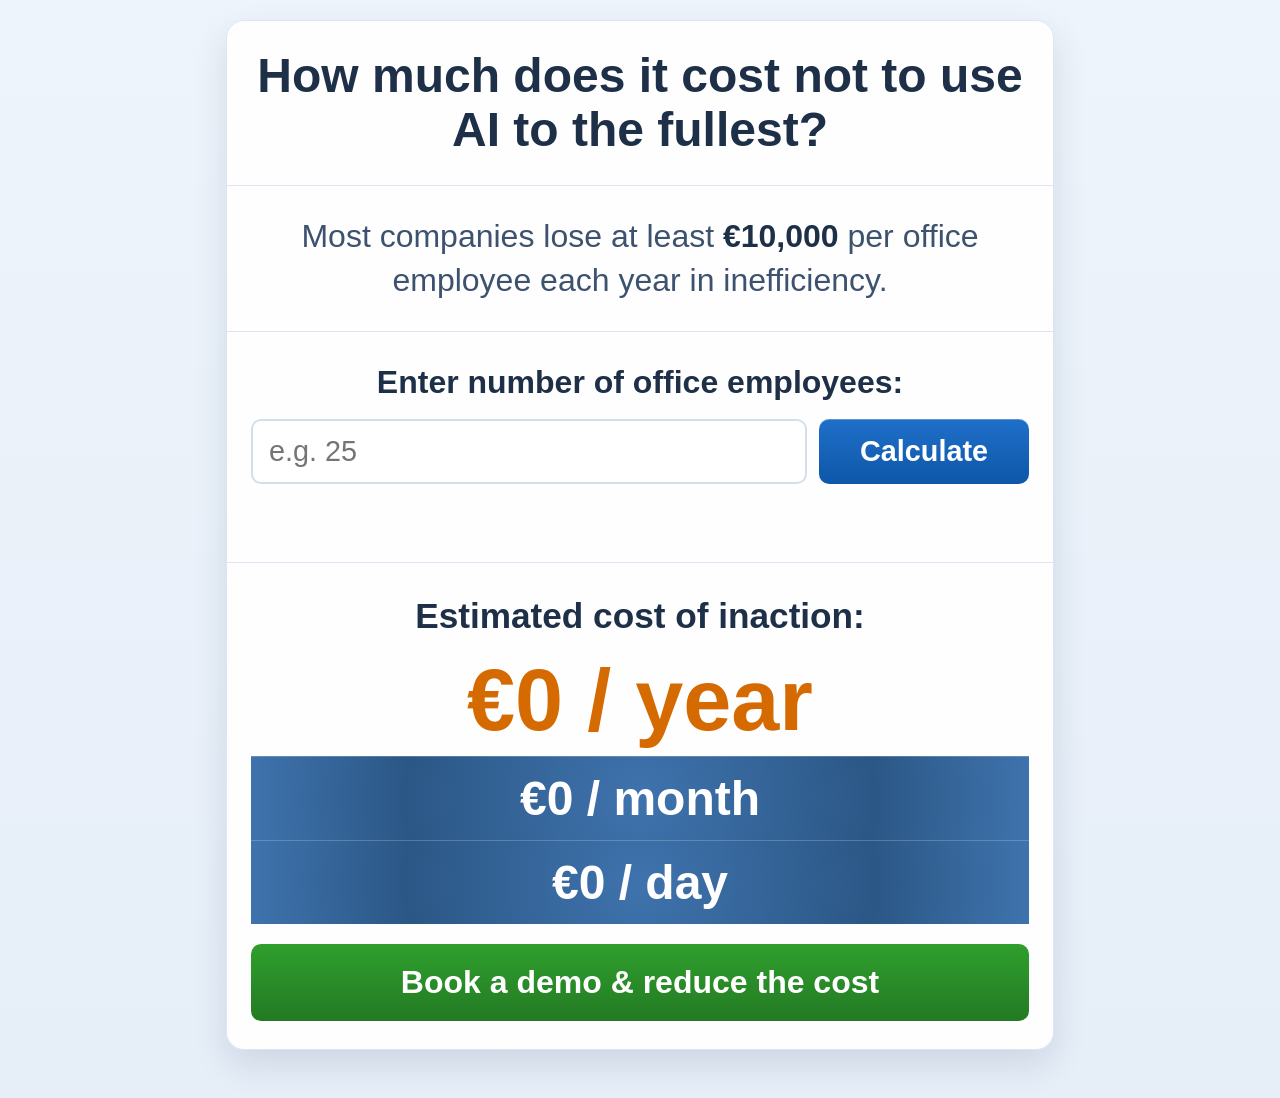
==== en/index.html @ 5d3e48d4 "Create responsive AI cost landing page in Swedish and English" ====
<!doctype html>
<html lang="en">
<head>
  <meta charset="utf-8" />
  <meta name="viewport" content="width=device-width, initial-scale=1" />
  <title>How much does it cost not to use AI to the fullest? | Superintelligent</title>
  <meta name="description" content="Estimate your yearly, monthly and daily cost of not fully using AI across your organization." />
  <link rel="canonical" href="https://superintelligent.se/en/" />
  <link rel="alternate" hreflang="sv" href="https://superintelligent.se/" />
  <link rel="alternate" hreflang="en" href="https://superintelligent.se/en/" />
  <link rel="alternate" hreflang="x-default" href="https://superintelligent.se/" />
  <style>
    :root {
      --bg: linear-gradient(180deg, #eef4fb 0%, #e6eef8 100%);
      --card: #ffffff;
      --text: #1e3048;
      --muted: #3d526e;
      --line: #dce5f2;
      --primary: #1f6fc9;
      --primary-dark: #0e57a9;
      --accent: #d56a00;
      --success: #2f9f2d;
      --success-dark: #237a23;
      --shadow: 0 14px 34px rgba(15, 41, 76, 0.12);
      --radius: 18px;
    }

    * { box-sizing: border-box; }

    body {
      margin: 0;
      min-height: 100vh;
      font-family: "Inter", "Segoe UI", Arial, sans-serif;
      background: var(--bg);
      color: var(--text);
      line-height: 1.4;
    }

    .wrap {
      max-width: 860px;
      margin: 0 auto;
      padding: 20px 16px 48px;
    }

    .calculator {
      background: rgba(255, 255, 255, 0.95);
      border: 1px solid var(--line);
      border-radius: var(--radius);
      box-shadow: var(--shadow);
      overflow: hidden;
    }

    .block {
      padding: 28px 24px;
      border-top: 1px solid var(--line);
    }

    .block:first-child {
      border-top: 0;
    }

    h1 {
      margin: 0;
      font-size: clamp(1.8rem, 5vw, 3rem);
      line-height: 1.12;
      text-align: center;
    }

    .lead {
      margin: 0;
      text-align: center;
      font-size: clamp(1.05rem, 2.6vw, 2rem);
      color: var(--muted);
    }

    .lead strong {
      color: var(--text);
    }

    label {
      display: block;
      font-size: clamp(1.25rem, 2.5vw, 2rem);
      font-weight: 700;
      margin-bottom: 14px;
      text-align: center;
    }

    .input-row {
      display: grid;
      grid-template-columns: 1fr auto;
      gap: 12px;
    }

    input {
      width: 100%;
      border: 2px solid #d4deea;
      border-radius: 10px;
      padding: 14px 16px;
      font-size: 1.8rem;
      color: var(--text);
    }

    button {
      border: 0;
      border-radius: 10px;
      padding: 14px 26px;
      font-size: 1.8rem;
      font-weight: 700;
      color: #fff;
      cursor: pointer;
      transition: transform 0.15s ease, filter 0.15s ease;
    }

    #calculateBtn {
      background: linear-gradient(180deg, var(--primary) 0%, var(--primary-dark) 100%);
      box-shadow: inset 0 1px 0 rgba(255, 255, 255, 0.28);
      min-width: 210px;
    }

    .result-title {
      margin: 0 0 12px;
      text-align: center;
      font-size: clamp(1.45rem, 3vw, 2.2rem);
      font-weight: 800;
    }

    .yearly {
      text-align: center;
      color: var(--accent);
      font-size: clamp(2.1rem, 8vw, 5.4rem);
      font-weight: 900;
      margin-bottom: 8px;
      line-height: 1.1;
    }

    .sub-result {
      text-align: center;
      color: #fff;
      font-size: clamp(1.45rem, 4.5vw, 3rem);
      font-weight: 800;
      padding: 8px 12px;
      background: radial-gradient(circle at center, #3f73ad 0%, #2b5786 60%, #3f73ad 100%);
      border-top: 1px solid rgba(255, 255, 255, 0.2);
    }

    .error {
      margin-top: 10px;
      text-align: center;
      color: #b42318;
      font-size: 1.1rem;
      font-weight: 600;
      min-height: 1.3em;
    }

    .cta-wrap {
      padding-top: 20px;
      text-align: center;
    }

    .cta {
      width: 100%;
      background: linear-gradient(180deg, var(--success) 0%, var(--success-dark) 100%);
      font-size: clamp(1.1rem, 2.9vw, 2rem);
      padding: 16px;
      text-decoration: none;
      display: inline-block;
      color: #fff;
      font-weight: 800;
      border-radius: 10px;
    }

    button:hover,
    .cta:hover {
      filter: brightness(1.05);
      transform: translateY(-1px);
    }

    @media (max-width: 700px) {
      .block { padding: 22px 16px; }
      .input-row { grid-template-columns: 1fr; }
      #calculateBtn { min-width: 0; width: 100%; }
      input, button { font-size: 1.5rem; }
    }
  </style>
</head>
<body>
  <main class="wrap">
    <section class="calculator">
      <div class="block">
        <h1>How much does it cost not to use AI to the fullest?</h1>
      </div>

      <div class="block">
        <p class="lead">Most companies lose at least <strong>€10,000</strong> per office employee each year in inefficiency.</p>
      </div>

      <div class="block">
        <label for="employees">Enter number of office employees:</label>
        <div class="input-row">
          <input id="employees" type="number" min="1" step="1" inputmode="numeric" placeholder="e.g. 25" />
          <button id="calculateBtn" type="button">Calculate</button>
        </div>
        <p id="error" class="error" aria-live="polite"></p>
      </div>

      <div class="block">
        <h2 class="result-title">Estimated cost of inaction:</h2>
        <div id="yearly" class="yearly">€0 / year</div>
        <div id="monthly" class="sub-result">€0 / month</div>
        <div id="daily" class="sub-result">€0 / day</div>

        <div class="cta-wrap">
          <a class="cta" href="#demo">Book a demo &amp; reduce the cost</a>
        </div>
      </div>
    </section>
  </main>

  <script>
    const COST_PER_EMPLOYEE_SEK = 100000;
    const SEK_PER_EUR = 10;
    const employeesInput = document.getElementById("employees");
    const calculateBtn = document.getElementById("calculateBtn");
    const yearlyEl = document.getElementById("yearly");
    const monthlyEl = document.getElementById("monthly");
    const dailyEl = document.getElementById("daily");
    const errorEl = document.getElementById("error");

    function formatCurrency(value) {
      return new Intl.NumberFormat("en-US", {
        style: "currency",
        currency: "EUR",
        maximumFractionDigits: 0
      }).format(value);
    }

    function calculate() {
      const rawValue = employeesInput.value.trim();
      const employees = Number(rawValue);

      if (!rawValue) {
        errorEl.textContent = "Add your employee count and see how much growth is currently left on the table.";
        return;
      }

      if (!Number.isFinite(employees) || employees <= 0) {
        errorEl.textContent = "Use a number above 0 — every day without the right AI setup increases the opportunity cost.";
        return;
      }

      errorEl.textContent = "";

      const yearlySEK = employees * COST_PER_EMPLOYEE_SEK;
      const monthlySEK = yearlySEK / 12;
      const dailySEK = yearlySEK / 365;

      const yearlyEUR = yearlySEK / SEK_PER_EUR;
      const monthlyEUR = monthlySEK / SEK_PER_EUR;
      const dailyEUR = dailySEK / SEK_PER_EUR;

      yearlyEl.textContent = `${formatCurrency(yearlyEUR)} / year`;
      monthlyEl.textContent = `${formatCurrency(monthlyEUR)} / month`;
      dailyEl.textContent = `${formatCurrency(dailyEUR)} / day`;
    }

    calculateBtn.addEventListener("click", calculate);
    employeesInput.addEventListener("keydown", (event) => {
      if (event.key === "Enter") {
        calculate();
      }
    });
  </script>
</body>
</html>
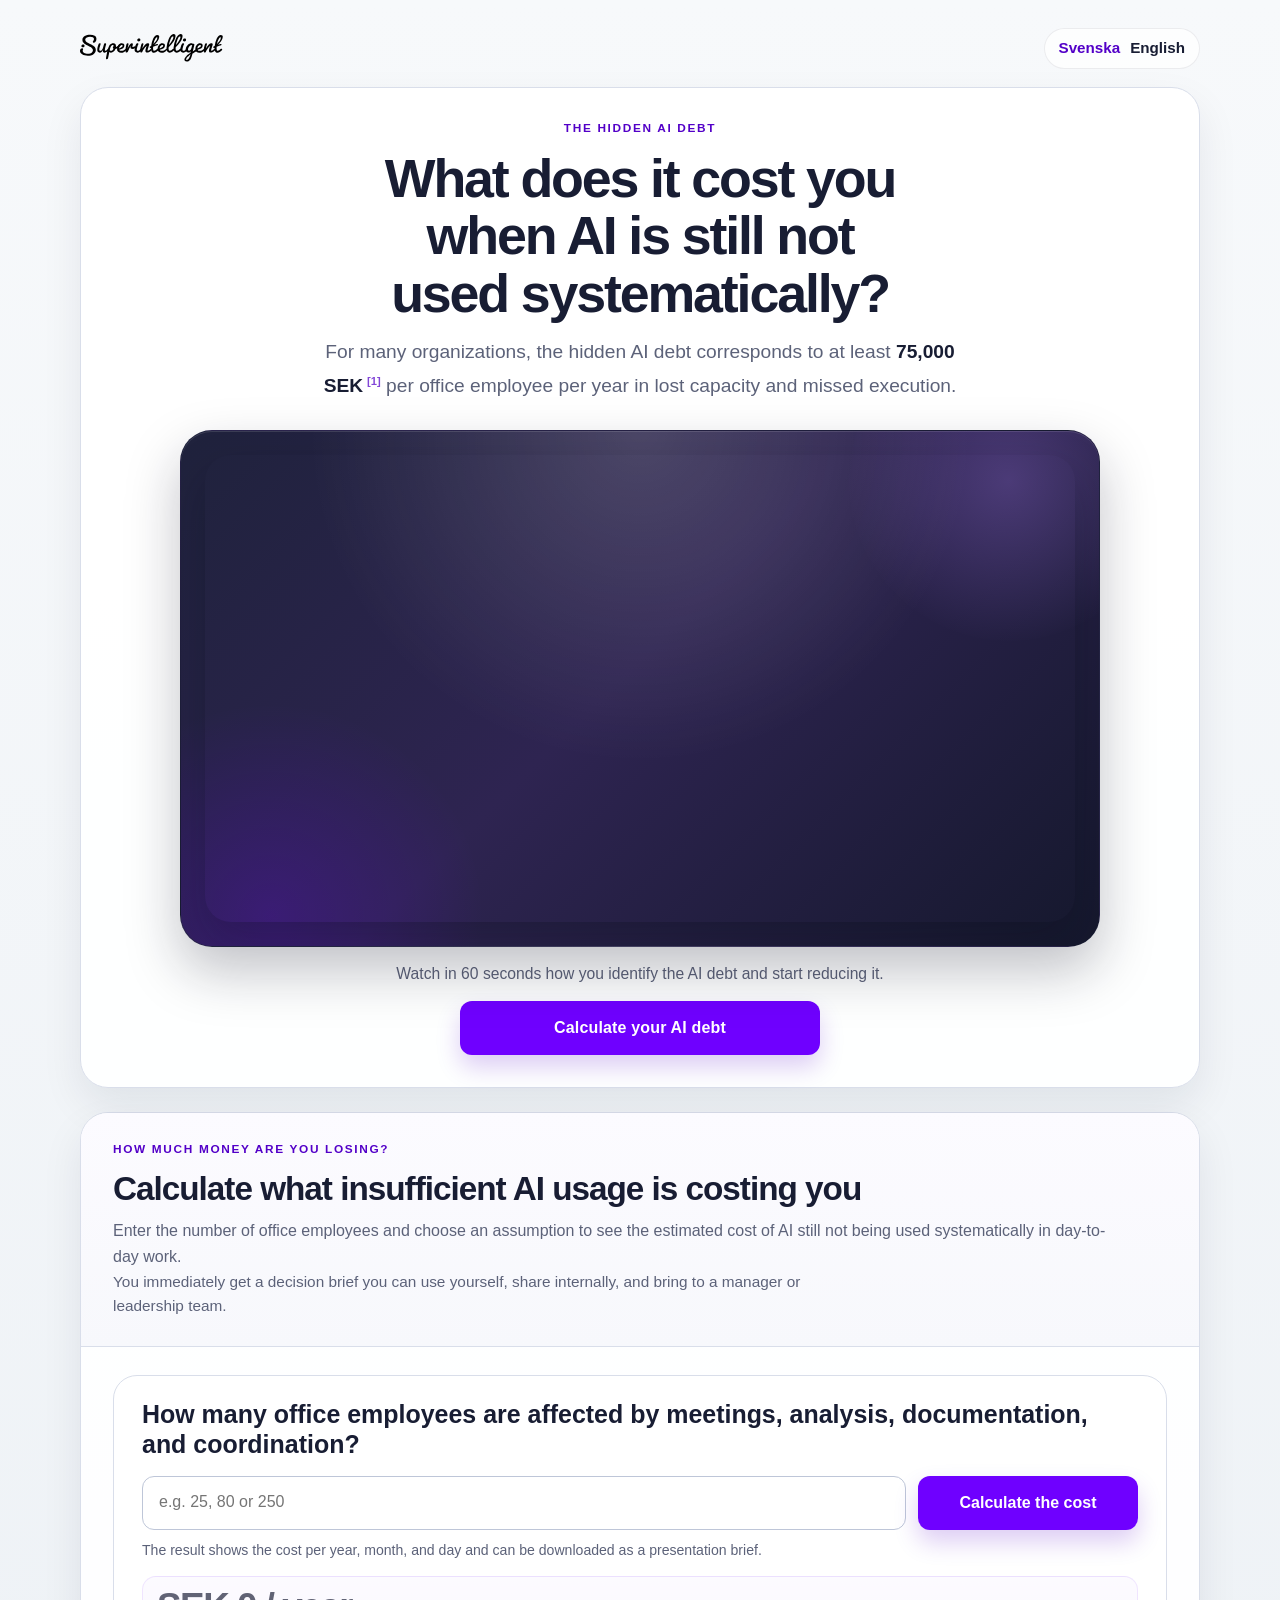
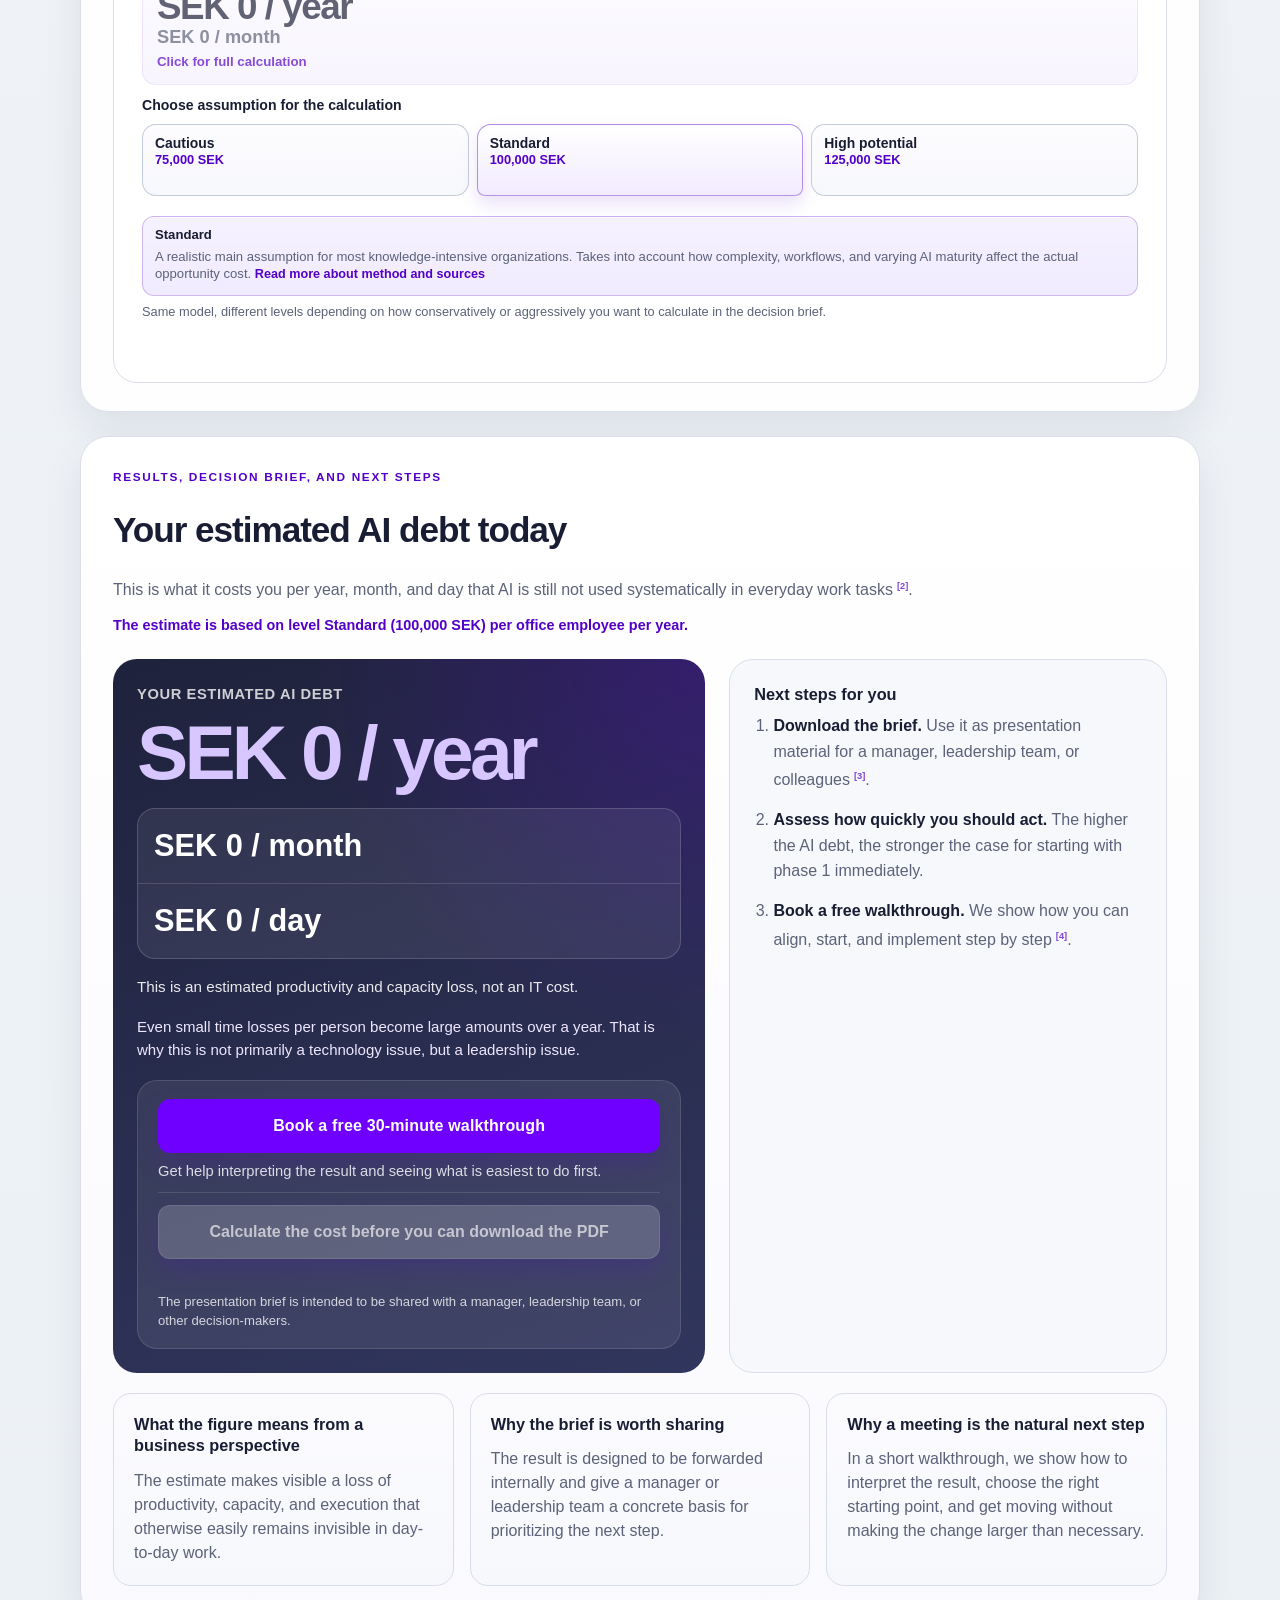
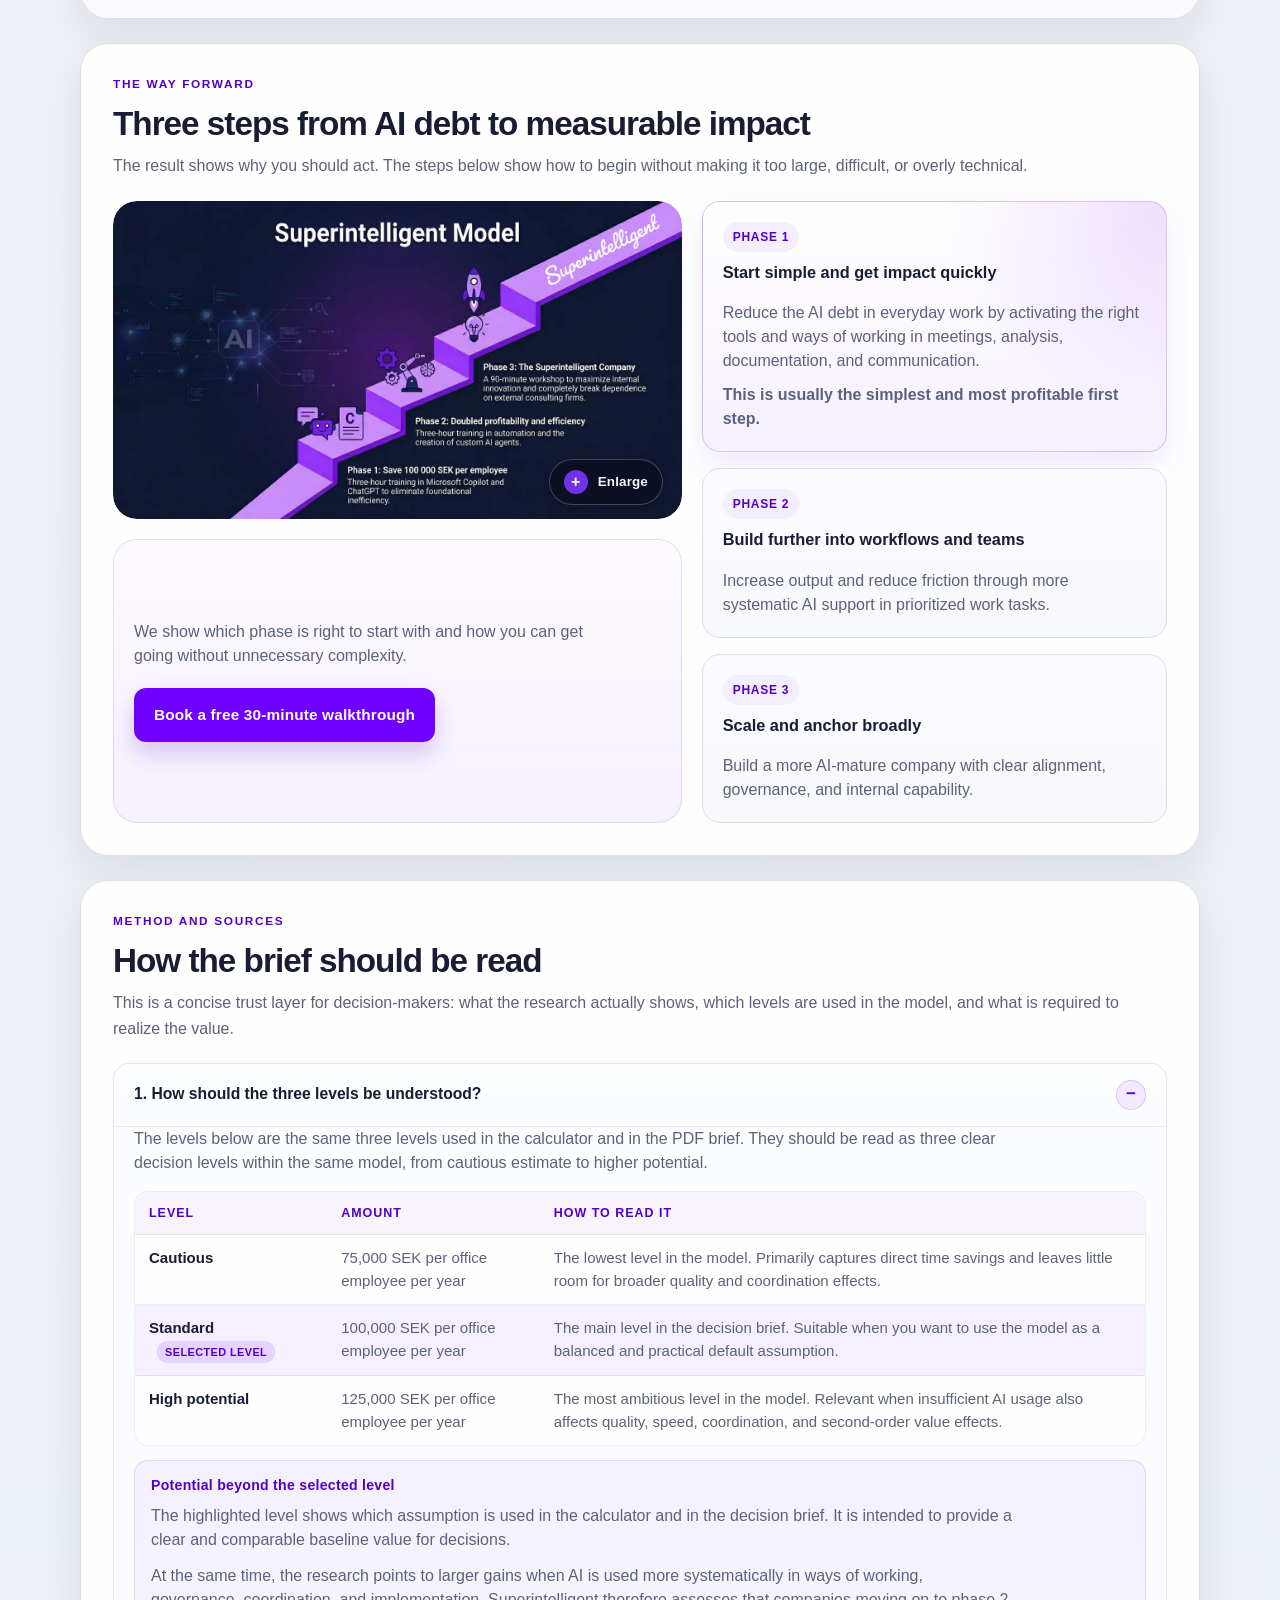
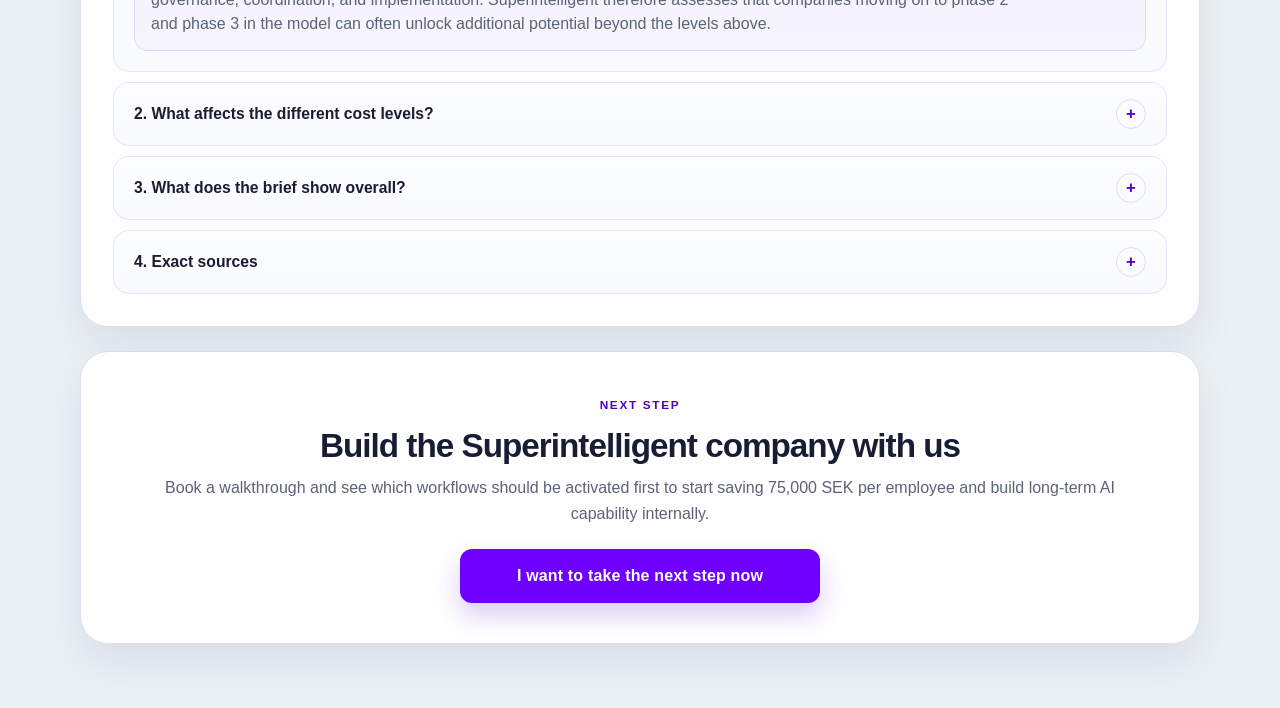
==== commit 3cb51703: "Import latest ROI calculator version" ====
--- a/en/index.html
+++ b/en/index.html
@@ -2,273 +2,259 @@
 <html lang="en">
 <head>
   <meta charset="utf-8" />
-  <meta name="viewport" content="width=device-width, initial-scale=1" />
-  <title>How much does it cost not to use AI to the fullest? | Superintelligent</title>
-  <meta name="description" content="Estimate your yearly, monthly and daily cost of not fully using AI across your organization." />
-  <link rel="canonical" href="https://superintelligent.se/en/" />
-  <link rel="alternate" hreflang="sv" href="https://superintelligent.se/" />
-  <link rel="alternate" hreflang="en" href="https://superintelligent.se/en/" />
-  <link rel="alternate" hreflang="x-default" href="https://superintelligent.se/" />
-  <style>
-    :root {
-      --bg: linear-gradient(180deg, #eef4fb 0%, #e6eef8 100%);
-      --card: #ffffff;
-      --text: #1e3048;
-      --muted: #3d526e;
-      --line: #dce5f2;
-      --primary: #1f6fc9;
-      --primary-dark: #0e57a9;
-      --accent: #d56a00;
-      --success: #2f9f2d;
-      --success-dark: #237a23;
-      --shadow: 0 14px 34px rgba(15, 41, 76, 0.12);
-      --radius: 18px;
-    }
-
-    * { box-sizing: border-box; }
-
-    body {
-      margin: 0;
-      min-height: 100vh;
-      font-family: "Inter", "Segoe UI", Arial, sans-serif;
-      background: var(--bg);
-      color: var(--text);
-      line-height: 1.4;
-    }
-
-    .wrap {
-      max-width: 860px;
-      margin: 0 auto;
-      padding: 20px 16px 48px;
-    }
-
-    .calculator {
-      background: rgba(255, 255, 255, 0.95);
-      border: 1px solid var(--line);
-      border-radius: var(--radius);
-      box-shadow: var(--shadow);
-      overflow: hidden;
-    }
-
-    .block {
-      padding: 28px 24px;
-      border-top: 1px solid var(--line);
-    }
-
-    .block:first-child {
-      border-top: 0;
-    }
-
-    h1 {
-      margin: 0;
-      font-size: clamp(1.8rem, 5vw, 3rem);
-      line-height: 1.12;
-      text-align: center;
-    }
-
-    .lead {
-      margin: 0;
-      text-align: center;
-      font-size: clamp(1.05rem, 2.6vw, 2rem);
-      color: var(--muted);
-    }
-
-    .lead strong {
-      color: var(--text);
-    }
-
-    label {
-      display: block;
-      font-size: clamp(1.25rem, 2.5vw, 2rem);
-      font-weight: 700;
-      margin-bottom: 14px;
-      text-align: center;
-    }
-
-    .input-row {
-      display: grid;
-      grid-template-columns: 1fr auto;
-      gap: 12px;
-    }
-
-    input {
-      width: 100%;
-      border: 2px solid #d4deea;
-      border-radius: 10px;
-      padding: 14px 16px;
-      font-size: 1.8rem;
-      color: var(--text);
-    }
-
-    button {
-      border: 0;
-      border-radius: 10px;
-      padding: 14px 26px;
-      font-size: 1.8rem;
-      font-weight: 700;
-      color: #fff;
-      cursor: pointer;
-      transition: transform 0.15s ease, filter 0.15s ease;
-    }
-
-    #calculateBtn {
-      background: linear-gradient(180deg, var(--primary) 0%, var(--primary-dark) 100%);
-      box-shadow: inset 0 1px 0 rgba(255, 255, 255, 0.28);
-      min-width: 210px;
-    }
-
-    .result-title {
-      margin: 0 0 12px;
-      text-align: center;
-      font-size: clamp(1.45rem, 3vw, 2.2rem);
-      font-weight: 800;
-    }
-
-    .yearly {
-      text-align: center;
-      color: var(--accent);
-      font-size: clamp(2.1rem, 8vw, 5.4rem);
-      font-weight: 900;
-      margin-bottom: 8px;
-      line-height: 1.1;
-    }
-
-    .sub-result {
-      text-align: center;
-      color: #fff;
-      font-size: clamp(1.45rem, 4.5vw, 3rem);
-      font-weight: 800;
-      padding: 8px 12px;
-      background: radial-gradient(circle at center, #3f73ad 0%, #2b5786 60%, #3f73ad 100%);
-      border-top: 1px solid rgba(255, 255, 255, 0.2);
-    }
-
-    .error {
-      margin-top: 10px;
-      text-align: center;
-      color: #b42318;
-      font-size: 1.1rem;
-      font-weight: 600;
-      min-height: 1.3em;
-    }
-
-    .cta-wrap {
-      padding-top: 20px;
-      text-align: center;
-    }
-
-    .cta {
-      width: 100%;
-      background: linear-gradient(180deg, var(--success) 0%, var(--success-dark) 100%);
-      font-size: clamp(1.1rem, 2.9vw, 2rem);
-      padding: 16px;
-      text-decoration: none;
-      display: inline-block;
-      color: #fff;
-      font-weight: 800;
-      border-radius: 10px;
-    }
-
-    button:hover,
-    .cta:hover {
-      filter: brightness(1.05);
-      transform: translateY(-1px);
-    }
-
-    @media (max-width: 700px) {
-      .block { padding: 22px 16px; }
-      .input-row { grid-template-columns: 1fr; }
-      #calculateBtn { min-width: 0; width: 100%; }
-      input, button { font-size: 1.5rem; }
-    }
-  </style>
+  <meta name="viewport" content="width=device-width,initial-scale=1" />
+  <title>AI Cost Calculator | What does it cost when AI is not used systematically?</title>
+  <meta name="description" content="Calculate what it costs your company not to use Microsoft Copilot and ChatGPT to their full potential." />
+  <script src="/urls.js"></script>
+  <link rel="canonical" id="canonical-link" href="" />
+  <link rel="alternate" id="alternate-sv" hreflang="sv" href="" />
+  <link rel="alternate" id="alternate-en" hreflang="en" href="" />
+  <link rel="alternate" id="alternate-default" hreflang="x-default" href="" />
+  <link rel="icon" href="/favicon.svg" type="image/svg+xml" />
+  <link rel="icon" href="/favicon-16x16.png" sizes="16x16" type="image/png" />
+  <link rel="icon" href="/favicon-32x32.png" sizes="32x32" type="image/png" />
+  <link rel="apple-touch-icon" href="/apple-touch-icon.png" sizes="180x180" />
+  <link rel="manifest" href="/site.webmanifest" />
+  <link rel="stylesheet" href="/en/index.css" />
+  <script>
+    (function () {
+      const urls = window.SITE_URLS;
+
+      if (!urls) {
+        return;
+      }
+
+      document.getElementById('canonical-link').href = urls.canonical.en;
+      document.getElementById('alternate-sv').href = urls.canonical.sv;
+      document.getElementById('alternate-en').href = urls.canonical.en;
+      document.getElementById('alternate-default').href = urls.canonical.sv;
+    }());
+  </script>
 </head>
 <body>
-  <main class="wrap">
-    <section class="calculator">
-      <div class="block">
-        <h1>How much does it cost not to use AI to the fullest?</h1>
+  <main>
+    <header class="topbar" aria-label="Page header">
+      <a class="brand-mark" href="#" data-url-key="language.en" aria-label="Superintelligent home page">
+        <img src="/images/logo/SuperintelligentLogo.svg" alt="Superintelligent" />
+      </a>
+      <div class="lang-switch" aria-label="Language">
+        <a href="#" lang="sv" data-url-key="language.sv">Svenska</a>
+        <span>English</span>
       </div>
-
-      <div class="block">
-        <p class="lead">Most companies lose at least <strong>€10,000</strong> per office employee each year in inefficiency.</p>
+    </header>
+
+    <div class="page-flow">
+      <section class="content-card hero-card" id="hero" aria-labelledby="hero-title">
+        <div class="hero-shell">
+          <div class="hero-copy">
+            <span class="section-kicker">The hidden AI debt</span>
+            <h1 id="hero-title">What does it cost you when AI is still not used systematically?</h1>
+            <p class="lead">For many organizations, the hidden AI debt corresponds to at least <strong><span id="basisAmount">75,000 SEK</span></strong><sup class="source-mark"><a href="#" data-url-key="anchors.methodSources" aria-label="See method and sources for the base assumption">[1]</a></sup> per office employee per year in lost capacity and missed execution.</p>
+          </div>
+
+          <div class="hero-video-block" aria-labelledby="hero-video-title">
+
+            <div class="hero-video-frame">
+              <div class="hero-video-embed">
+                <iframe
+                  src="https://player.vimeo.com/video/1177692867?badge=0&amp;autopause=0&amp;player_id=0&amp;app_id=58479"
+                  title="Video about how AI becomes a lasting part of the business"
+                  allow="autoplay; fullscreen; picture-in-picture"
+                  allowfullscreen
+                  referrerpolicy="strict-origin-when-cross-origin"
+                ></iframe>
+              </div>
+            </div>
+            <p class="hero-video-copy">Watch in 60 seconds how you identify the AI debt and start reducing it.</p>
+            <div class="hero-video-cta">
+              <a class="cta" href="#calculator-title">Calculate your AI debt</a>
+            </div>
+          </div>
+        </div>
+      </section>
+
+      <section class="calculator" id="calculator" aria-labelledby="calculator-title">
+        <div class="section calculator-intro">
+          <div class="section-header">
+            <span class="section-kicker">How much money are you losing?</span>
+            <h2 class="section-heading" id="calculator-title">Calculate what insufficient AI usage is costing you</h2>
+            <p class="section-copy">Enter the number of office employees and choose an assumption to see the estimated cost of AI still not being used systematically in day-to-day work.</p>
+            <p class="calculator-support-copy">You immediately get a decision brief you can use yourself, share internally, and bring to a manager or leadership team.</p>
+          </div>
+        </div>
+
+        <div class="section calculator-workbench">
+          <div class="calculator-panel">
+            <label for="employees">How many office employees are affected by meetings, analysis, documentation, and coordination?</label>
+            <div class="controls">
+              <input id="employees" type="number" min="1" step="1" inputmode="numeric" placeholder="e.g. 25, 80 or 250" aria-describedby="feedback" />
+              <button class="calculate" id="calculateBtn" type="button">Calculate the cost</button>
+            </div>
+            <p class="calculator-cta-note">The result shows the cost per year, month, and day and can be downloaded as a presentation brief.</p>
+            <section class="inline-result-summary" id="inlineResultSummary" aria-labelledby="inlineResultTitle">
+              <div class="inline-result-main" role="status" aria-live="polite">
+                <p class="inline-result-annual" id="inlineYearResult">SEK 0 / year</p>
+                <p class="inline-result-value" id="inlineMonthResult">SEK 0 / month</p>
+              </div>
+              <a class="inline-result-link" id="inlineResultTitle" href="#" data-url-key="anchors.results">Click for full calculation</a>
+              <span class="sr-only" id="inlineDayResult">SEK 0 / day</span>
+            </section>
+            <fieldset class="basis-selector" aria-describedby="basisTrustLine">
+              <legend id="basisLegend">Choose assumption for the calculation</legend>
+              <div class="basis-options" id="basisOptions" role="radiogroup" aria-label="Choice of baseline assumption"></div>
+              <div class="basis-info-panel" id="basisInfoPanel" hidden aria-live="polite">
+                <h3 class="basis-info-title" id="basisInfoTitle"></h3>
+                <p class="basis-info-copy" id="basisInfoText"></p>
+              </div>
+              <p class="basis-trust-line" id="basisTrustLine">Same model, different assumptions depending on how conservatively or aggressively you want to calculate in the decision brief.</p>
+            </fieldset>
+            <p id="feedback" class="error" aria-live="polite"></p>
+          </div>
+        </div>
+      </section>
+
+      <section class="content-card result-card" id="resultSection" aria-labelledby="result-title-heading" data-pdf-section="results">
+        <div class="result-header">
+          <span class="section-kicker" id="resultSectionKicker">RESULTS, DECISION BRIEF, AND NEXT STEPS</span>
+          <h2 class="result-title" id="result-title-heading">Your estimated AI debt today</h2>
+          <p class="section-copy" id="resultSectionCopy">This is what it costs you per year, month, and day that AI is still not used systematically in everyday work tasks<sup class="source-mark"><a href="#" data-url-key="anchors.methodSources" aria-label="See method and sources for the investment brief">[2]</a></sup>.</p>
+          <p class="result-basis-summary" id="resultBasisSummary"></p>
+        </div>
+
+        <div class="result-overview">
+          <div class="result-primary">
+            <p class="result-eyebrow">Your estimated AI debt</p>
+            <p class="yearly" id="yearResult">SEK 0 / year</p>
+            <div class="sub-results" role="status" aria-live="polite">
+              <div class="sub-row" id="monthResult">SEK 0 / month</div>
+              <div class="sub-row" id="dayResult">SEK 0 / day</div>
+            </div>
+            <p class="result-supporting-copy">This is an estimated productivity and capacity loss, not an IT cost.</p>
+            <p class="result-decision-line">Even small time losses per person become large amounts over a year. That is why this is not primarily a technology issue, but a leadership issue.</p>
+            <div class="result-actions" data-pdf-exclude>
+              <div class="result-action-group result-action-group-primary">
+                <a class="cta result-booking-cta" href="#" data-url-key="booking.en">Book a free 30-minute walkthrough</a>
+                <p class="result-action-hint">Get help interpreting the result and seeing what is easiest to do first.</p>
+              </div>
+              <div class="result-action-group result-action-group-secondary">
+                <button class="pdf-download-btn" id="downloadPdfBtn" type="button" disabled>Calculate the cost before you can download the PDF</button>
+                <p class="pdf-feedback" id="pdfFeedback" aria-live="polite"></p>
+                <p class="result-action-note">The presentation brief is intended to be shared with a manager, leadership team, or other decision-makers.</p>
+              </div>
+            </div>
+          </div>
+          <div class="result-explainer">
+            <h3 id="resultExplainerTitle">Next steps for you</h3>
+            <ol class="next-step-list" id="resultExplainerList"></ol>
+          </div>
+        </div>
+
+        <div class="interpretation-grid" id="interpretationGrid"></div>
+      </section>
+
+      <section class="content-card solution-card" id="solution" aria-labelledby="solution-title" data-pdf-section="solution">
+          <div class="section-header">
+            <span class="section-kicker">The way forward</span>
+          <h2 class="section-heading" id="solution-title">Three steps from AI debt to measurable impact</h2>
+          <p class="section-copy">The result shows why you should act. The steps below show how to begin without making it too large, difficult, or overly technical.</p>
+        </div>
+
+        <div class="solution-layout">
+          <div class="phase-visual">
+            <figure class="phase-figure">
+              <button
+                class="phase-image-trigger"
+                type="button"
+                data-lightbox-trigger
+                data-lightbox-image="/images/phases/Superintelligent-model-40.webp"
+                data-lightbox-alt="The Superintelligent model in three phases from AI adoption to a superintelligent company"
+                aria-haspopup="dialog"
+                aria-controls="imageLightbox"
+                aria-label="Enlarge the Superintelligent model image"
+              >
+                <img
+                  class="phase-image"
+                  src="/images/phases/Superintelligent-model-40.webp"
+                  alt="The Superintelligent model in three phases from AI adoption to a superintelligent company"
+                />
+                <span class="phase-image-zoom-badge" aria-hidden="true">
+                  <span class="phase-image-zoom-icon">+</span>
+                  <span class="phase-image-zoom-label">Enlarge</span>
+                </span>
+              </button>
+            </figure>
+            <div class="phase-cta-band" data-pdf-exclude>
+              <div class="phase-cta-content">
+                <p class="phase-cta-copy">We show which phase is right to start with and how you can get going without unnecessary complexity.</p>
+                <a class="cta cta-compact" href="#" data-url-key="booking.en">Book a free 30-minute walkthrough</a>
+              </div>
+            </div>
+          </div>
+          <div class="phase-grid">
+            <article class="phase-card phase-card-priority">
+              <span class="phase-index">Phase 1</span>
+              <h3>Start simple and get impact quickly</h3>
+              <p>Reduce the AI debt in everyday work by activating the right tools and ways of working in meetings, analysis, documentation, and communication.</p>
+              <p class="phase-card-emphasis">This is usually the simplest and most profitable first step.</p>
+            </article>
+            <article class="phase-card">
+              <span class="phase-index">Phase 2</span>
+              <h3>Build further into workflows and teams</h3>
+              <p>Increase output and reduce friction through more systematic AI support in prioritized work tasks.</p>
+            </article>
+            <article class="phase-card">
+              <span class="phase-index">Phase 3</span>
+              <h3>Scale and anchor broadly</h3>
+              <p>Build a more AI-mature company with clear alignment, governance, and internal capability.</p>
+            </article>
+          </div>
+        </div>
+      </section>
+
+      <section class="content-card proof-card" id="proof" aria-labelledby="proof-title" data-pdf-section="proof">
+        <div class="proof-header">
+          <div class="section-header proof-intro">
+            <span class="section-kicker">Method and sources</span>
+            <h2 class="section-heading" id="proof-title">How the brief should be read</h2>
+            <p class="section-copy" id="proofSectionCopy">This is a concise trust layer for decision-makers: what the research actually shows, which levels are used in the model, and what is required to realize the value.</p>
+          </div>
+        </div>
+
+        <div class="method-accordion" id="methodAccordion" data-accordion-group></div>
+      </section>
+
+      <section class="content-card cta-section" id="demo" aria-labelledby="cta-title">
+        <span class="section-kicker">Next step</span>
+        <h2 class="section-heading" id="cta-title">Build the Superintelligent company with us</h2>
+        <p class="section-copy">Book a walkthrough and see which workflows should be activated first to start saving 75,000 SEK per employee and build long-term AI capability internally.</p>
+        <div class="cta-wrap">
+          <a class="cta" href="#" data-url-key="booking.en">I want to take the next step now</a>
+        </div>
+      </section>
+    </div>
+  </main>
+
+  <div class="pdf-export-root" id="pdfExportRoot" aria-hidden="true"></div>
+  <div class="image-lightbox" id="imageLightbox" hidden>
+    <div class="image-lightbox-backdrop" data-lightbox-close></div>
+    <div
+      class="image-lightbox-dialog"
+      role="dialog"
+      aria-modal="true"
+      aria-labelledby="imageLightboxTitle"
+    >
+      <div class="image-lightbox-toolbar">
+        <p class="image-lightbox-title" id="imageLightboxTitle">Enlarged image</p>
+        <button class="image-lightbox-close" type="button" data-lightbox-close aria-label="Close image viewer">
+          Close
+        </button>
       </div>
-
-      <div class="block">
-        <label for="employees">Enter number of office employees:</label>
-        <div class="input-row">
-          <input id="employees" type="number" min="1" step="1" inputmode="numeric" placeholder="e.g. 25" />
-          <button id="calculateBtn" type="button">Calculate</button>
-        </div>
-        <p id="error" class="error" aria-live="polite"></p>
+      <div class="image-lightbox-content">
+        <img class="image-lightbox-image" id="imageLightboxImage" alt="" />
       </div>
-
-      <div class="block">
-        <h2 class="result-title">Estimated cost of inaction:</h2>
-        <div id="yearly" class="yearly">€0 / year</div>
-        <div id="monthly" class="sub-result">€0 / month</div>
-        <div id="daily" class="sub-result">€0 / day</div>
-
-        <div class="cta-wrap">
-          <a class="cta" href="#demo">Book a demo &amp; reduce the cost</a>
-        </div>
-      </div>
-    </section>
-  </main>
-
-  <script>
-    const COST_PER_EMPLOYEE_SEK = 100000;
-    const SEK_PER_EUR = 10;
-    const employeesInput = document.getElementById("employees");
-    const calculateBtn = document.getElementById("calculateBtn");
-    const yearlyEl = document.getElementById("yearly");
-    const monthlyEl = document.getElementById("monthly");
-    const dailyEl = document.getElementById("daily");
-    const errorEl = document.getElementById("error");
-
-    function formatCurrency(value) {
-      return new Intl.NumberFormat("en-US", {
-        style: "currency",
-        currency: "EUR",
-        maximumFractionDigits: 0
-      }).format(value);
-    }
-
-    function calculate() {
-      const rawValue = employeesInput.value.trim();
-      const employees = Number(rawValue);
-
-      if (!rawValue) {
-        errorEl.textContent = "Add your employee count and see how much growth is currently left on the table.";
-        return;
-      }
-
-      if (!Number.isFinite(employees) || employees <= 0) {
-        errorEl.textContent = "Use a number above 0 — every day without the right AI setup increases the opportunity cost.";
-        return;
-      }
-
-      errorEl.textContent = "";
-
-      const yearlySEK = employees * COST_PER_EMPLOYEE_SEK;
-      const monthlySEK = yearlySEK / 12;
-      const dailySEK = yearlySEK / 365;
-
-      const yearlyEUR = yearlySEK / SEK_PER_EUR;
-      const monthlyEUR = monthlySEK / SEK_PER_EUR;
-      const dailyEUR = dailySEK / SEK_PER_EUR;
-
-      yearlyEl.textContent = `${formatCurrency(yearlyEUR)} / year`;
-      monthlyEl.textContent = `${formatCurrency(monthlyEUR)} / month`;
-      dailyEl.textContent = `${formatCurrency(dailyEUR)} / day`;
-    }
-
-    calculateBtn.addEventListener("click", calculate);
-    employeesInput.addEventListener("keydown", (event) => {
-      if (event.key === "Enter") {
-        calculate();
-      }
-    });
-  </script>
+    </div>
+  </div>
+
+  <script src="/en/index.js"></script>
 </body>
 </html>
--- a/en/index.css
+++ b/en/index.css
@@ -0,0 +1,2005 @@
+:root {
+  --bg: #eef2f6;
+  --surface: #ffffff;
+  --surface-soft: #f7f8fc;
+  --surface-strong: #1f223c;
+  --text: #181d33;
+  --muted: #5c6279;
+  --line: #d9deea;
+  --line-strong: #bec6d8;
+  --primary: #6f00ff;
+  --primary-dark: #5300c8;
+  --accent: #1f223c;
+  --secondary: #1f223c;
+  --secondary-soft: #31365e;
+  --accent-soft: #ede5ff;
+  --accent-tint: #f4efff;
+  --success: #2c8e5a;
+  --shadow: 0 18px 42px rgba(13, 30, 52, 0.08);
+  --radius-lg: 28px;
+  --radius-md: 18px;
+  --radius-sm: 12px;
+}
+
+* {
+  box-sizing: border-box;
+}
+
+html {
+  scroll-behavior: smooth;
+}
+
+[id] {
+  scroll-margin-top: 24px;
+}
+
+body {
+  margin: 0;
+  min-height: 100vh;
+  font-family: "Aptos", "Segoe UI", Arial, sans-serif;
+  color: var(--text);
+  background:
+    linear-gradient(180deg, #f7f9fb 0%, #eef2f6 32%, #ebf0f5 100%);
+  line-height: 1.5;
+}
+
+main {
+  width: min(100%, 1160px);
+  margin: 0 auto;
+  padding: 28px 20px 64px;
+}
+
+.topbar {
+  display: flex;
+  align-items: center;
+  justify-content: space-between;
+  gap: 20px;
+  margin-bottom: 18px;
+}
+
+.brand-mark {
+  display: inline-flex;
+  align-items: center;
+  justify-content: center;
+  min-height: 40px;
+  text-decoration: none;
+}
+
+.brand-mark img {
+  display: block;
+  width: auto;
+  height: 28px;
+  max-width: min(240px, 32vw);
+}
+
+.page-flow {
+  display: grid;
+  gap: 24px;
+}
+
+.content-card,
+.calculator {
+  border: 1px solid var(--line);
+  border-radius: var(--radius-lg);
+  background: rgba(255, 255, 255, 0.96);
+  box-shadow: var(--shadow);
+}
+
+.content-card {
+  padding: 32px;
+}
+
+.calculator {
+  overflow: hidden;
+}
+
+.hero-card,
+.solution-card,
+.proof-card,
+.cta-section {
+  position: relative;
+}
+
+.section,
+.content-card {
+  position: relative;
+}
+
+h1,
+h2,
+h3,
+p {
+  margin-top: 0;
+}
+
+h1 {
+  margin-bottom: 14px;
+  max-width: 19ch;
+  font-size: clamp(2.1rem, 4.2vw, 3.6rem);
+  line-height: 1.07;
+  letter-spacing: -0.04em;
+  text-wrap: balance;
+}
+
+.lead {
+  margin-bottom: 0;
+  max-width: 43rem;
+  font-size: clamp(1.02rem, 1.5vw, 1.24rem);
+  line-height: 1.62;
+  color: var(--muted);
+}
+
+.lead strong {
+  color: var(--text);
+}
+
+.source-mark {
+  margin-left: 4px;
+  vertical-align: super;
+}
+
+.source-mark a {
+  color: var(--primary-dark);
+  text-decoration: none;
+  font-size: 0.7em;
+  font-weight: 700;
+  opacity: 0.72;
+}
+
+.source-mark a:hover,
+.source-mark a:focus-visible {
+  opacity: 1;
+  text-decoration: underline;
+}
+
+.section-kicker {
+  display: inline-block;
+  margin-bottom: 12px;
+  font-size: 0.74rem;
+  font-weight: 800;
+  letter-spacing: 0.14em;
+  text-transform: uppercase;
+  color: var(--primary-dark);
+}
+
+.section-heading {
+  margin-bottom: 10px;
+  font-size: clamp(1.55rem, 2.6vw, 2.35rem);
+  line-height: 1.12;
+  letter-spacing: -0.03em;
+  text-wrap: balance;
+}
+
+.section-copy {
+  margin-bottom: 0;
+  max-width: 46rem;
+  color: var(--muted);
+  font-size: 1rem;
+  line-height: 1.65;
+  text-wrap: pretty;
+}
+
+.section-header {
+  display: grid;
+  gap: 0;
+}
+
+.hero-shell,
+.solution-layout,
+.result-overview,
+.calculator-workbench {
+  display: grid;
+  gap: 24px;
+}
+
+.result-header {
+  display: grid;
+  gap: 12px;
+}
+
+.result-actions {
+  display: grid;
+  gap: 10px;
+  align-items: stretch;
+  padding: 18px 20px;
+  border: 1px solid rgba(83, 0, 200, 0.16);
+  border-radius: 20px;
+  background: linear-gradient(180deg, #fcf9ff 0%, #f0e7ff 100%);
+  box-shadow: inset 0 1px 0 rgba(255, 255, 255, 0.68);
+}
+
+.pdf-download-btn {
+  width: 100%;
+  min-width: 0;
+  justify-content: center;
+  text-align: center;
+}
+
+.result-action-group {
+  display: grid;
+  gap: 8px;
+}
+
+.result-action-hint {
+  margin: 0;
+  font-size: 0.92rem;
+  line-height: 1.45;
+  color: var(--muted);
+}
+
+.result-action-note {
+  margin: 0;
+  font-size: 0.82rem;
+  line-height: 1.45;
+  color: var(--muted);
+}
+
+.pdf-feedback {
+  min-height: 1.2em;
+  margin: 0;
+  font-size: 0.9rem;
+  line-height: 1.45;
+  color: #b42318;
+  font-weight: 700;
+}
+
+.pdf-download-btn:hover:not(:disabled) {
+  filter: brightness(1.03);
+}
+
+.pdf-download-btn:disabled {
+  cursor: not-allowed;
+  opacity: 1;
+  transform: none;
+  filter: none;
+  background: #d7dce7;
+  color: #5c6279;
+  box-shadow: none;
+}
+
+.hero-shell {
+  gap: 28px;
+}
+
+.hero-copy {
+  display: grid;
+  gap: 0;
+  justify-items: center;
+  text-align: center;
+}
+
+.media-placeholder,
+.video-placeholder {
+  display: grid;
+  align-content: start;
+  gap: 10px;
+  min-height: 100%;
+  padding: 24px;
+  border: 1px dashed var(--line-strong);
+  border-radius: var(--radius-md);
+  background:
+    linear-gradient(180deg, #fbfcfe 0%, #f3f6fa 100%);
+}
+
+.phase-media {
+  min-height: 100%;
+}
+
+.placeholder-label,
+.proof-label,
+.phase-index {
+  display: inline-flex;
+  width: fit-content;
+  padding: 6px 10px;
+  border-radius: 999px;
+  background: var(--accent-tint);
+  color: var(--primary-dark);
+  font-size: 0.75rem;
+  font-weight: 800;
+  letter-spacing: 0.06em;
+  text-transform: uppercase;
+}
+
+.hero-copy .lead,
+.hero-video-copy {
+  margin-inline: auto;
+}
+
+.context-card p,
+.result-explainer p,
+.interpretation-item p,
+.phase-card p,
+.proof-block p,
+.video-placeholder p {
+  margin-bottom: 0;
+  color: var(--muted);
+}
+
+.hero-video-block {
+  display: grid;
+  gap: 14px;
+}
+
+.hero-video-header {
+  display: grid;
+  justify-items: center;
+}
+
+.hero-video-title {
+  margin: 0;
+  max-width: 34rem;
+  font-size: clamp(1.16rem, 2vw, 1.62rem);
+  line-height: 1.22;
+  letter-spacing: -0.03em;
+  text-align: center;
+}
+
+.hero-video-frame {
+  position: relative;
+  display: grid;
+  place-items: center;
+  aspect-ratio: 16 / 9;
+  width: min(100%, 920px);
+  margin: 0 auto;
+  padding: 24px;
+  overflow: hidden;
+  border: 1px solid rgba(31, 34, 60, 0.12);
+  border-radius: calc(var(--radius-lg) + 4px);
+  background:
+    radial-gradient(circle at top, rgba(255, 255, 255, 0.16), transparent 48%),
+    linear-gradient(135deg, #1f223c 0%, #2e2451 48%, #15182d 100%);
+  box-shadow:
+    inset 0 1px 0 rgba(255, 255, 255, 0.12),
+    0 24px 54px rgba(19, 18, 37, 0.26);
+}
+
+.hero-video-embed {
+  position: relative;
+  z-index: 1;
+  width: 100%;
+  height: 100%;
+  border-radius: calc(var(--radius-lg) - 2px);
+  overflow: hidden;
+  box-shadow: 0 20px 44px rgba(8, 10, 24, 0.26);
+}
+
+.hero-video-embed iframe {
+  display: block;
+  width: 100%;
+  height: 100%;
+  border: 0;
+}
+
+.hero-video-frame::before,
+.hero-video-frame::after {
+  content: "";
+  position: absolute;
+  inset: auto;
+  border-radius: 999px;
+  pointer-events: none;
+}
+
+.hero-video-frame::before {
+  width: 320px;
+  height: 320px;
+  top: -110px;
+  right: -70px;
+  background: radial-gradient(circle, rgba(177, 132, 255, 0.26) 0%, rgba(177, 132, 255, 0) 72%);
+}
+
+.hero-video-frame::after {
+  width: 420px;
+  height: 420px;
+  bottom: -180px;
+  left: -120px;
+  background: radial-gradient(circle, rgba(111, 0, 255, 0.22) 0%, rgba(111, 0, 255, 0) 72%);
+}
+
+.hero-video-copy {
+  max-width: 44rem;
+  margin-bottom: 0;
+  font-size: 0.98rem;
+  line-height: 1.62;
+  text-align: center;
+  color: var(--muted);
+}
+
+.hero-video-cta {
+  display: flex;
+  justify-content: center;
+}
+
+.phase-visual {
+  display: flex;
+  flex-direction: column;
+  gap: 20px;
+  min-height: 100%;
+}
+
+.phase-figure {
+  width: 100%;
+  margin: 0;
+  flex: 0 0 auto;
+}
+
+.phase-image-trigger {
+  position: relative;
+  display: block;
+  width: 100%;
+  padding: 0;
+  border: 0;
+  overflow: hidden;
+  border-radius: 24px;
+  background: transparent;
+  color: inherit;
+  text-align: left;
+}
+
+.phase-image-trigger:disabled {
+  opacity: 1;
+}
+
+.phase-image {
+  display: block;
+  width: 100%;
+  height: auto;
+  border-radius: 24px;
+}
+
+.phase-image-zoom-badge {
+  display: none;
+}
+
+body.has-open-lightbox {
+  overflow: hidden;
+}
+
+.image-lightbox {
+  position: fixed;
+  inset: 0;
+  z-index: 1200;
+  display: flex;
+  align-items: center;
+  justify-content: center;
+  padding: 24px;
+}
+
+.image-lightbox[hidden] {
+  display: none;
+}
+
+.image-lightbox-backdrop {
+  position: absolute;
+  inset: 0;
+  background: rgba(8, 10, 22, 0.78);
+  backdrop-filter: blur(10px);
+}
+
+.image-lightbox-dialog {
+  position: relative;
+  display: grid;
+  grid-template-rows: auto minmax(0, 1fr);
+  gap: 18px;
+  width: min(1120px, 100%);
+  max-height: 100%;
+  padding: 18px;
+  border: 1px solid rgba(255, 255, 255, 0.14);
+  border-radius: 28px;
+  background: rgba(13, 16, 34, 0.92);
+  box-shadow: 0 32px 80px rgba(2, 4, 12, 0.45);
+}
+
+.image-lightbox-toolbar {
+  display: flex;
+  align-items: center;
+  justify-content: space-between;
+  gap: 16px;
+}
+
+.image-lightbox-title {
+  margin: 0;
+  color: rgba(244, 247, 255, 0.88);
+  font-size: 0.94rem;
+  font-weight: 700;
+}
+
+.image-lightbox-close {
+  display: inline-flex;
+  align-items: center;
+  justify-content: center;
+  padding: 11px 16px;
+  border: 1px solid rgba(255, 255, 255, 0.18);
+  border-radius: 999px;
+  background: rgba(255, 255, 255, 0.08);
+  color: #ffffff;
+  font: inherit;
+  font-weight: 700;
+  cursor: pointer;
+  transition: background 180ms ease, border-color 180ms ease, transform 180ms ease;
+}
+
+.image-lightbox-close:hover,
+.image-lightbox-close:focus-visible {
+  background: rgba(255, 255, 255, 0.16);
+  border-color: rgba(255, 255, 255, 0.32);
+  transform: translateY(-1px);
+}
+
+.image-lightbox-content {
+  display: flex;
+  align-items: center;
+  justify-content: center;
+  min-height: 0;
+}
+
+.image-lightbox-image {
+  display: block;
+  width: auto;
+  max-width: 100%;
+  max-height: calc(100vh - 168px);
+  border-radius: 20px;
+  box-shadow: 0 18px 48px rgba(0, 0, 0, 0.34);
+}
+
+.section {
+  padding: 28px 32px;
+  border-bottom: 1px solid var(--line);
+}
+
+.section:last-child {
+  border-bottom: 0;
+}
+
+.calculator-intro {
+  display: grid;
+  gap: 18px;
+  background:
+    linear-gradient(180deg, #fcfbff 0%, #f7f8fc 100%);
+}
+
+.calculator-context {
+  display: grid;
+  grid-template-columns: repeat(2, minmax(0, 1fr));
+  gap: 16px;
+}
+
+.context-card,
+.interpretation-item,
+.phase-card,
+.proof-block {
+  padding: 20px;
+  border: 1px solid var(--line);
+  border-radius: var(--radius-md);
+  background: linear-gradient(180deg, #fbfbfe 0%, var(--surface-soft) 100%);
+}
+
+.context-card h3,
+.interpretation-item h3,
+.phase-card h3,
+.proof-block h3,
+.video-placeholder h3,
+.result-explainer h3 {
+  margin-bottom: 8px;
+  font-size: 1.02rem;
+  line-height: 1.3;
+}
+
+.calculator-workbench {
+  grid-template-columns: minmax(0, 1fr);
+  align-items: start;
+  gap: 18px;
+}
+
+.calculator-panel {
+  padding: 24px 28px 26px;
+  border-radius: 24px;
+  background: var(--surface);
+  border: 1px solid var(--line);
+  box-shadow: inset 0 1px 0 rgba(255, 255, 255, 0.75);
+}
+
+.calculator-support-copy,
+.calculator-cta-note {
+  margin: 0;
+  color: var(--muted);
+}
+
+.calculator-support-copy {
+  max-width: 46rem;
+  font-size: 0.96rem;
+  line-height: 1.55;
+}
+
+.calculator-cta-note {
+  margin-top: 10px;
+  font-size: 0.88rem;
+  line-height: 1.45;
+}
+
+label {
+  display: block;
+  margin-bottom: 16px;
+  font-size: clamp(1.12rem, 2vw, 1.56rem);
+  font-weight: 800;
+  line-height: 1.2;
+}
+
+.controls {
+  display: flex;
+  flex-wrap: wrap;
+  gap: 12px;
+  align-items: stretch;
+}
+
+input {
+  flex: 1 1 280px;
+  min-width: 0;
+  min-height: 54px;
+  padding: 15px 16px;
+  border: 1px solid var(--line-strong);
+  border-radius: var(--radius-sm);
+  font-size: 1rem;
+  line-height: 1.3;
+  color: var(--text);
+  background: #fff;
+  appearance: textfield;
+  -webkit-appearance: none;
+}
+
+input:focus,
+button:focus,
+.cta:focus {
+  outline: 2px solid rgba(111, 0, 255, 0.24);
+  outline-offset: 2px;
+}
+
+button {
+  border: 0;
+  cursor: pointer;
+  font-weight: 800;
+  transition: transform 0.15s ease, filter 0.15s ease;
+}
+
+button:hover,
+.cta:hover {
+  filter: brightness(1.03);
+  transform: translateY(-1px);
+}
+
+.calculate,
+.pdf-download-btn,
+.cta {
+  min-height: 54px;
+  padding: 14px 22px;
+  border-radius: var(--radius-sm);
+  background: #6f00ff;
+  color: #fff;
+  box-shadow: 0 12px 24px rgba(83, 0, 200, 0.2);
+  font-size: 1rem;
+  font-weight: 800;
+}
+
+.calculate {
+  min-width: 220px;
+}
+
+.cta {
+  display: inline-flex;
+  align-items: center;
+  justify-content: center;
+  min-width: min(100%, 360px);
+  text-decoration: none;
+  letter-spacing: 0.01em;
+  font-size: 1rem;
+}
+
+.basis-selector {
+  margin: 14px 0 0;
+  padding: 0;
+  border: 0;
+}
+
+.basis-selector legend {
+  margin-bottom: 8px;
+  padding: 0;
+  font-size: 0.88rem;
+  font-weight: 800;
+  color: var(--text);
+}
+
+.basis-options {
+  display: grid;
+  grid-template-columns: repeat(3, minmax(0, 1fr));
+  gap: 8px;
+  align-items: start;
+}
+
+.basis-option {
+  display: grid;
+  gap: 0;
+  min-width: 0;
+}
+
+.basis-option-control {
+  display: block;
+  cursor: pointer;
+  min-width: 0;
+}
+
+.basis-option input {
+  position: absolute;
+  opacity: 0;
+  pointer-events: none;
+}
+
+.basis-option-body {
+  display: block;
+  height: 100%;
+  min-height: 72px;
+  padding: 10px 12px;
+  border: 1px solid rgba(190, 198, 216, 0.88);
+  border-radius: 14px;
+  background: linear-gradient(180deg, #fdfcff 0%, #f7f8fc 100%);
+  transition: border-color 0.18s ease, box-shadow 0.18s ease, background 0.18s ease;
+}
+
+.basis-option-main {
+  display: grid;
+  gap: 2px;
+  min-width: 0;
+}
+
+.basis-option-label,
+.basis-option-amount {
+  display: block;
+}
+
+.basis-option-label {
+  font-size: 0.87rem;
+  font-weight: 800;
+  color: var(--text);
+  line-height: 1.15;
+}
+
+.basis-option-amount {
+  font-size: 0.8rem;
+  font-weight: 800;
+  color: var(--primary-dark);
+  line-height: 1.15;
+}
+
+.basis-option input:checked + .basis-option-body {
+  border-color: rgba(83, 0, 200, 0.42);
+  background: linear-gradient(180deg, #ffffff 0%, #f2ebff 100%);
+  box-shadow: 0 8px 18px rgba(83, 0, 200, 0.12);
+}
+
+.basis-option.is-info-open .basis-option-body {
+  border-color: rgba(83, 0, 200, 0.42);
+  border-bottom-left-radius: 8px;
+  border-bottom-right-radius: 8px;
+  box-shadow: 0 10px 20px rgba(83, 0, 200, 0.1);
+}
+
+.basis-option input:focus-visible + .basis-option-body {
+  outline: 2px solid rgba(111, 0, 255, 0.24);
+  outline-offset: 2px;
+}
+
+.basis-option-panel-slot {
+  min-height: 0;
+}
+
+.basis-info-panel {
+  margin-top: 4px;
+  padding: 10px 12px 11px;
+  border: 1px solid rgba(83, 0, 200, 0.16);
+  border-radius: 12px;
+  background: linear-gradient(180deg, rgba(246, 241, 255, 0.98) 0%, rgba(239, 233, 255, 0.92) 100%);
+  box-shadow: inset 0 1px 0 rgba(255, 255, 255, 0.65);
+}
+
+.basis-info-title {
+  margin: 0 0 4px;
+  font-size: 0.82rem;
+  font-weight: 800;
+  line-height: 1.25;
+  color: var(--text);
+}
+
+.basis-info-copy {
+  margin: 0;
+  font-size: 0.82rem;
+  line-height: 1.35;
+  color: var(--muted);
+}
+
+.basis-info-link {
+  display: inline;
+  font-size: 0.79rem;
+  font-weight: 700;
+  color: var(--primary-dark);
+  text-decoration: none;
+}
+
+.basis-info-link:hover,
+.basis-info-link:focus-visible {
+  text-decoration: underline;
+}
+
+.basis-info-panel[data-basis-info="cautious"] {
+  border-color: rgba(83, 0, 200, 0.12);
+}
+
+.basis-info-panel[data-basis-info="core"] {
+  border-color: rgba(83, 0, 200, 0.24);
+}
+
+.basis-info-panel[data-basis-info="expanded"] {
+  border-color: rgba(83, 0, 200, 0.18);
+}
+
+.basis-trust-line {
+  margin: 8px 0 0;
+  font-size: 0.8rem;
+  line-height: 1.3;
+  color: var(--muted);
+}
+
+.error {
+  min-height: 24px;
+  margin-top: 12px;
+  margin-bottom: 0;
+  font-weight: 700;
+  color: #a73720;
+}
+
+.inline-result-summary {
+  display: grid;
+  gap: 4px;
+  margin-top: 12px;
+  padding: 12px 14px;
+  border: 1px solid rgba(111, 0, 255, 0.12);
+  border-radius: 14px;
+  background: linear-gradient(180deg, #fcfaff 0%, #f5f1ff 100%);
+  opacity: 0.7;
+  transform: translateY(4px);
+  transition: opacity 0.2s ease, transform 0.2s ease, border-color 0.2s ease, box-shadow 0.2s ease;
+}
+
+.inline-result-summary.is-visible {
+  opacity: 1;
+  transform: translateY(0);
+  border-color: rgba(111, 0, 255, 0.24);
+  box-shadow: 0 10px 22px rgba(83, 0, 200, 0.08);
+}
+
+.inline-result-link {
+  margin: 0;
+}
+
+.inline-result-main {
+  display: grid;
+  gap: 2px;
+}
+
+.inline-result-annual {
+  margin: 0;
+  font-size: clamp(1.65rem, 4vw, 2.3rem);
+  line-height: 0.98;
+  letter-spacing: -0.04em;
+  font-weight: 900;
+  color: var(--surface-strong);
+}
+
+.inline-result-value {
+  margin: 0;
+  font-size: clamp(0.98rem, 2.3vw, 1.14rem);
+  font-weight: 800;
+  line-height: 1.15;
+  color: var(--muted);
+}
+
+.inline-result-link {
+  font-size: 0.83rem;
+  color: var(--primary-dark);
+  font-weight: 700;
+  text-decoration: none;
+}
+
+.inline-result-link:hover {
+  text-decoration: underline;
+}
+
+.result-card {
+  background:
+    linear-gradient(180deg, #ffffff 0%, #fafafe 100%);
+}
+
+.result-header {
+  margin-bottom: 22px;
+}
+
+.result-overview {
+  grid-template-columns: minmax(0, 1.15fr) minmax(280px, 0.85fr);
+  align-items: stretch;
+}
+
+.result-primary {
+  padding: 24px;
+  border-radius: 24px;
+  background:
+    radial-gradient(circle at top right, rgba(111, 0, 255, 0.22), transparent 42%),
+    linear-gradient(160deg, var(--secondary) 0%, var(--secondary-soft) 100%);
+  color: #fff;
+}
+
+.result-eyebrow {
+  margin: 0 0 10px;
+  font-size: 0.92rem;
+  font-weight: 800;
+  letter-spacing: 0.04em;
+  text-transform: uppercase;
+  color: rgba(255, 255, 255, 0.78);
+}
+
+.result-title {
+  margin-bottom: 12px;
+  font-size: clamp(1.72rem, 2.75vw, 2.38rem);
+  line-height: 1.1;
+  letter-spacing: -0.03em;
+  text-wrap: balance;
+}
+
+.result-header .section-copy {
+  max-width: 100%;
+}
+
+.result-basis-summary {
+  margin: 0;
+  font-size: 0.9rem;
+  line-height: 1.5;
+  color: var(--primary-dark);
+  font-weight: 700;
+}
+
+.yearly {
+  margin: 0 0 18px;
+  font-size: clamp(2.6rem, 6vw, 4.9rem);
+  line-height: 0.98;
+  color: #d7c6ff;
+  font-weight: 900;
+  letter-spacing: -0.05em;
+}
+
+.sub-results {
+  overflow: hidden;
+  border: 1px solid rgba(255, 255, 255, 0.16);
+  border-radius: 18px;
+  background: rgba(255, 255, 255, 0.07);
+}
+
+.sub-row {
+  padding: 14px 16px;
+  font-size: clamp(1.18rem, 2.6vw, 1.92rem);
+  font-weight: 800;
+}
+
+.sub-row + .sub-row {
+  border-top: 1px solid rgba(255, 255, 255, 0.14);
+}
+
+.result-supporting-copy,
+.result-decision-line {
+  margin: 16px 0 0;
+  max-width: 40rem;
+}
+
+.result-supporting-copy {
+  font-size: 0.95rem;
+  line-height: 1.55;
+  color: rgba(255, 255, 255, 0.9);
+}
+
+.result-decision-line {
+  font-size: 0.94rem;
+  line-height: 1.55;
+  color: #efe7ff;
+}
+
+.result-primary .result-actions {
+  margin-top: 18px;
+  background: rgba(255, 255, 255, 0.08);
+  border-color: rgba(255, 255, 255, 0.12);
+  box-shadow: none;
+}
+
+.result-booking-cta {
+  width: 100%;
+  max-width: none;
+  min-width: 0;
+}
+
+.result-action-group-primary .result-action-hint {
+  color: rgba(255, 255, 255, 0.82);
+}
+
+.result-action-group-secondary {
+  padding-top: 12px;
+  border-top: 1px solid rgba(255, 255, 255, 0.12);
+}
+
+.result-action-group-secondary .result-action-hint,
+.result-action-group-secondary .result-action-note {
+  color: rgba(255, 255, 255, 0.78);
+}
+
+.result-action-group-secondary .pdf-download-btn {
+  background: #8c6dff;
+  box-shadow: 0 12px 24px rgba(83, 0, 200, 0.16);
+  border: 1px solid rgba(255, 255, 255, 0.18);
+}
+
+.result-action-group-secondary .pdf-download-btn:hover:not(:disabled) {
+  background: #9a80ff;
+}
+
+.result-action-group-secondary .pdf-download-btn:disabled {
+  background: rgba(255, 255, 255, 0.18);
+  color: rgba(255, 255, 255, 0.64);
+  border-color: rgba(255, 255, 255, 0.1);
+}
+
+.result-explainer {
+  padding: 24px;
+  border: 1px solid var(--line);
+  border-radius: 24px;
+  background: var(--surface-soft);
+}
+
+.result-explainer p {
+  line-height: 1.6;
+}
+
+.result-explainer p + p {
+  margin-top: 12px;
+}
+
+.next-step-list {
+  display: grid;
+  gap: 14px;
+  margin: 0;
+  padding-left: 1.2rem;
+  color: var(--muted);
+}
+
+.next-step-list li {
+  line-height: 1.6;
+}
+
+.next-step-list strong {
+  color: var(--text);
+}
+
+.interpretation-grid,
+.phase-grid,
+.proof-grid {
+  display: grid;
+  gap: 16px;
+  margin-top: 20px;
+}
+
+.interpretation-grid {
+  grid-template-columns: repeat(3, minmax(0, 1fr));
+  align-items: stretch;
+}
+
+.interpretation-item {
+  display: grid;
+  align-content: start;
+  gap: 4px;
+}
+
+.phase-grid {
+  grid-template-columns: 1fr;
+  margin-top: 0;
+}
+
+.phase-card {
+  display: grid;
+  align-content: start;
+  gap: 10px;
+}
+
+.phase-card-priority {
+  border-color: rgba(83, 0, 200, 0.2);
+  background:
+    radial-gradient(circle at top right, rgba(111, 0, 255, 0.12), transparent 42%),
+    linear-gradient(180deg, #ffffff 0%, #f6f0ff 100%);
+  box-shadow: 0 14px 28px rgba(83, 0, 200, 0.08);
+}
+
+.phase-card-emphasis {
+  margin: 0;
+  font-weight: 800;
+  color: var(--text);
+}
+
+.solution-layout {
+  display: grid;
+  grid-template-columns: minmax(0, 1.1fr) minmax(280px, 0.9fr);
+  margin-top: 22px;
+  align-items: start;
+  gap: 20px;
+}
+
+.phase-cta-band {
+  display: flex;
+  flex: 1 1 auto;
+  min-height: 0;
+  align-items: stretch;
+  padding: 20px;
+  border: 1px solid rgba(83, 0, 200, 0.12);
+  border-radius: 24px;
+  background: linear-gradient(180deg, rgba(252, 249, 255, 0.98) 0%, rgba(246, 241, 255, 0.94) 100%);
+  box-shadow: inset 0 1px 0 rgba(255, 255, 255, 0.9);
+}
+
+.phase-cta-content {
+  display: grid;
+  justify-items: start;
+  align-content: center;
+  gap: 20px;
+  width: 100%;
+}
+
+.phase-cta-copy {
+  margin: 0;
+  max-width: 30rem;
+  color: var(--muted);
+}
+
+.proof-header {
+  display: grid;
+  gap: 14px;
+}
+
+.proof-intro .section-copy {
+  max-width: 100%;
+}
+
+.calculator-intro .section-heading,
+.calculator-intro .section-copy,
+.result-header .result-title,
+.solution-card .section-heading,
+.solution-card .section-copy,
+.proof-card .section-heading,
+.proof-card .section-copy,
+.cta-section .section-heading,
+.cta-section .section-copy {
+  max-width: 100%;
+}
+
+.method-accordion {
+  display: grid;
+  gap: 10px;
+  margin-top: 20px;
+}
+
+.method-item {
+  border: 1px solid rgba(83, 0, 200, 0.1);
+  border-radius: 16px;
+  background:
+    linear-gradient(180deg, rgba(252, 253, 255, 0.96) 0%, rgba(248, 250, 253, 0.96) 100%);
+  box-shadow: inset 0 1px 0 rgba(255, 255, 255, 0.85);
+  overflow: hidden;
+}
+
+.method-item summary {
+  display: flex;
+  align-items: center;
+  justify-content: space-between;
+  gap: 16px;
+  padding: 16px 20px;
+  cursor: pointer;
+  list-style: none;
+  font-size: 0.98rem;
+  font-weight: 700;
+  line-height: 1.3;
+  color: var(--text);
+}
+
+.method-item summary::-webkit-details-marker {
+  display: none;
+}
+
+.method-item summary::after {
+  content: "+";
+  display: inline-flex;
+  align-items: center;
+  justify-content: center;
+  width: 28px;
+  height: 28px;
+  border: 1px solid rgba(83, 0, 200, 0.14);
+  border-radius: 999px;
+  color: var(--primary-dark);
+  font-size: 1.05rem;
+  line-height: 1;
+  flex: 0 0 auto;
+  transition: transform 0.18s ease, background-color 0.18s ease, border-color 0.18s ease;
+}
+
+.method-item[open] summary::after {
+  content: "\2212";
+  background: rgba(111, 0, 255, 0.07);
+  border-color: rgba(83, 0, 200, 0.18);
+}
+
+.method-item summary:hover::after,
+.method-item summary:focus-visible::after {
+  transform: scale(1.04);
+}
+
+.method-panel {
+  padding: 0 20px 20px;
+  border-top: 1px solid rgba(83, 0, 200, 0.08);
+}
+
+.method-panel p {
+  margin-bottom: 0;
+  max-width: 54rem;
+  color: var(--muted);
+}
+
+.method-panel p + p {
+  margin-top: 12px;
+}
+
+.method-copy {
+  max-width: 54rem;
+}
+
+.method-bullets {
+  display: grid;
+  gap: 9px;
+  margin: 0;
+  padding-left: 18px;
+  color: var(--muted);
+}
+
+.method-bullets li::marker {
+  color: var(--primary-dark);
+}
+
+.levels-table-wrap {
+  margin-top: 16px;
+  overflow-x: auto;
+  -webkit-overflow-scrolling: touch;
+  border: 1px solid rgba(83, 0, 200, 0.08);
+  border-radius: 14px;
+  background: rgba(255, 255, 255, 0.75);
+}
+
+.levels-table {
+  width: 100%;
+  min-width: 600px;
+  border-collapse: collapse;
+  font-size: 0.94rem;
+}
+
+.levels-table th,
+.levels-table td {
+  padding: 12px 14px;
+  border-bottom: 1px solid rgba(83, 0, 200, 0.08);
+  text-align: left;
+  vertical-align: top;
+}
+
+.levels-table thead th {
+  padding-top: 12px;
+  color: var(--primary-dark);
+  font-size: 0.78rem;
+  font-weight: 800;
+  letter-spacing: 0.08em;
+  text-transform: uppercase;
+  background: rgba(111, 0, 255, 0.04);
+}
+
+.levels-table tbody th {
+  color: var(--text);
+  font-weight: 700;
+}
+
+.levels-table tbody td {
+  color: var(--muted);
+}
+
+.levels-table tbody tr.is-selected {
+  background: rgba(111, 0, 255, 0.06);
+}
+
+.levels-table-level {
+  display: inline-block;
+}
+
+.levels-table-badge {
+  display: inline-flex;
+  margin-left: 8px;
+  padding: 3px 8px;
+  border-radius: 999px;
+  background: rgba(111, 0, 255, 0.12);
+  color: var(--primary-dark);
+  font-size: 0.68rem;
+  font-weight: 800;
+  letter-spacing: 0.04em;
+  text-transform: uppercase;
+  white-space: nowrap;
+}
+
+.levels-table tbody tr:last-child th,
+.levels-table tbody tr:last-child td {
+  border-bottom: 0;
+}
+
+.method-highlight {
+  margin-top: 14px;
+  padding: 14px 16px;
+  border: 1px solid rgba(83, 0, 200, 0.12);
+  border-radius: 14px;
+  background: linear-gradient(180deg, rgba(111, 0, 255, 0.045), rgba(111, 0, 255, 0.02));
+}
+
+.method-highlight-title {
+  margin: 0;
+  color: var(--primary-dark);
+  font-size: 0.88rem;
+  font-weight: 800;
+  letter-spacing: 0.02em;
+}
+
+.method-highlight-body {
+  margin-top: 8px;
+}
+
+.method-highlight-body p {
+  color: var(--muted);
+}
+
+.source-list {
+  margin: 4px 0 0;
+  padding-left: 20px;
+  color: var(--muted);
+  font-size: 0.96rem;
+  line-height: 1.6;
+}
+
+.source-list li + li {
+  margin-top: 12px;
+}
+
+.cta-section {
+  text-align: center;
+  padding-block: 40px;
+}
+
+.cta-section .section-copy {
+  margin-inline: auto;
+}
+
+.cta-wrap {
+  padding-top: 22px;
+}
+
+.pdf-export-root {
+  position: fixed;
+  top: 0;
+  left: 0;
+  width: 794px;
+  opacity: 0;
+  pointer-events: none;
+  z-index: -1;
+  overflow: hidden;
+}
+
+.pdf-export-stage {
+  width: 794px;
+  margin: 0;
+  padding: 0;
+  background: #ffffff;
+}
+
+.pdf-document {
+  width: 794px;
+  margin: 0;
+  padding: 24px;
+  color: var(--text);
+  background: #ffffff;
+  font-family: "Aptos", "Segoe UI", Arial, sans-serif;
+}
+
+.pdf-document,
+.pdf-document *,
+.pdf-document *::before,
+.pdf-document *::after {
+  box-sizing: border-box;
+}
+
+.pdf-document a {
+  color: var(--primary-dark);
+  text-decoration: none;
+}
+
+.pdf-document .pdf-intro {
+  display: grid;
+  gap: 16px;
+  margin: 0 0 16px;
+  padding: 22px;
+  border: 1px solid #d7dce7;
+  border-radius: 22px;
+  background:
+    radial-gradient(circle at top right, rgba(111, 0, 255, 0.08), transparent 34%),
+    linear-gradient(180deg, #ffffff 0%, #f7f4ff 100%);
+}
+
+.pdf-document .pdf-intro-header {
+  display: grid;
+  gap: 14px;
+}
+
+.pdf-document .pdf-intro-logo {
+  display: block;
+  width: auto;
+  height: 28px;
+}
+
+.pdf-document .pdf-intro-copy {
+  display: grid;
+  gap: 6px;
+}
+
+.pdf-document .pdf-intro-kicker {
+  display: inline-block;
+  font-size: 0.68rem;
+  font-weight: 800;
+  letter-spacing: 0.16em;
+  text-transform: uppercase;
+  color: var(--primary-dark);
+}
+
+.pdf-document .pdf-intro-title {
+  margin: 0;
+  max-width: 18ch;
+  font-size: 2rem;
+  line-height: 1.06;
+  letter-spacing: -0.04em;
+  color: #1f223c;
+}
+
+.pdf-document .pdf-intro-highlight {
+  display: grid;
+  gap: 6px;
+  align-content: start;
+  padding: 18px 20px;
+  border: 1px solid rgba(83, 0, 200, 0.16);
+  border-radius: 18px;
+  background: linear-gradient(180deg, #2f2853 0%, #1f223c 100%);
+  box-shadow: 0 16px 30px rgba(31, 34, 60, 0.14);
+}
+
+.pdf-document .pdf-intro-highlight-label {
+  font-size: 0.72rem;
+  font-weight: 800;
+  letter-spacing: 0.1em;
+  text-transform: uppercase;
+  color: rgba(219, 203, 255, 0.84);
+}
+
+.pdf-document .pdf-intro-highlight-value {
+  font-size: 1.65rem;
+  line-height: 1.08;
+  letter-spacing: -0.04em;
+  color: #f0e7ff;
+}
+
+.pdf-document [data-pdf-section] {
+  margin: 0 0 16px;
+  break-inside: auto;
+  page-break-inside: auto;
+}
+
+.pdf-document .content-card {
+  padding: 18px;
+  border: 1px solid #d7dce7;
+  border-radius: 18px;
+  background: #ffffff;
+  box-shadow: none;
+}
+
+.pdf-document .section-kicker {
+  margin-bottom: 8px;
+  font-size: 0.64rem;
+}
+
+.pdf-document .section-heading,
+.pdf-document .result-title {
+  margin-bottom: 10px;
+  font-size: 1.55rem;
+}
+
+.pdf-document .section-copy,
+.pdf-document p,
+.pdf-document li,
+.pdf-document td,
+.pdf-document th {
+  font-size: 0.82rem;
+  line-height: 1.38;
+}
+
+.pdf-document .result-header,
+.pdf-document .proof-header {
+  margin-bottom: 12px;
+}
+
+.pdf-document .result-overview,
+.pdf-document .solution-layout {
+  gap: 12px;
+}
+
+.pdf-document .result-overview {
+  grid-template-columns: minmax(0, 1fr) minmax(240px, 0.8fr);
+}
+
+.pdf-document .result-primary,
+.pdf-document .result-explainer,
+.pdf-document .interpretation-item,
+.pdf-document .phase-card {
+  padding: 14px;
+  border-radius: 16px;
+}
+
+.pdf-document .yearly {
+  margin-bottom: 10px;
+  font-size: 2.35rem;
+}
+
+.pdf-document .sub-row {
+  padding: 8px 12px;
+  font-size: 0.94rem;
+}
+
+.pdf-document .interpretation-grid,
+.pdf-document .phase-grid {
+  gap: 10px;
+}
+
+.pdf-document .interpretation-grid {
+  grid-template-columns: repeat(3, minmax(0, 1fr));
+}
+
+.pdf-document .phase-grid {
+  grid-template-columns: 1fr;
+}
+
+.pdf-document .phase-figure {
+  padding: 10px;
+}
+
+.pdf-document .phase-image-trigger,
+.pdf-document [data-pdf-static="true"] {
+  display: block;
+  cursor: default;
+  pointer-events: none;
+}
+
+.pdf-document .phase-image-zoom-badge,
+.pdf-document [aria-hidden="true"] {
+  display: none !important;
+}
+
+.pdf-document .phase-image {
+  max-height: 220px;
+  object-fit: contain;
+}
+
+.pdf-document .method-accordion {
+  gap: 6px;
+  margin-top: 12px;
+}
+
+.pdf-document .method-item {
+  box-shadow: none;
+}
+
+.pdf-document .levels-table-wrap {
+  margin-top: 12px;
+  overflow: visible;
+}
+
+.pdf-document .levels-table {
+  min-width: 0;
+  font-size: 0.78rem;
+}
+
+.pdf-document .method-highlight {
+  margin-top: 10px;
+  padding: 10px 12px;
+}
+
+.pdf-document .method-highlight-title {
+  font-size: 0.76rem;
+}
+
+.pdf-document .source-list {
+  font-size: 0.8rem;
+}
+
+.pdf-document .result-basis-summary {
+  font-size: 0.8rem;
+}
+
+.pdf-document .source-list li,
+.pdf-document .phase-card,
+.pdf-document .interpretation-item {
+  break-inside: avoid;
+  page-break-inside: avoid;
+}
+
+.pdf-document .source-list li + li {
+  margin-top: 6px;
+}
+
+.pdf-document .cta,
+.pdf-document button {
+  box-shadow: none;
+}
+
+.pdf-document .pdf-static-details {
+  padding: 0;
+  border: 1px solid #d7dce7;
+  border-radius: 16px;
+  background: #ffffff;
+  box-shadow: none;
+}
+
+.pdf-document .pdf-static-summary {
+  margin: 0;
+  padding: 10px 14px;
+  border-bottom: 1px solid #e6eaf3;
+  font-size: 0.84rem;
+  font-weight: 700;
+  line-height: 1.4;
+}
+
+.pdf-document .pdf-static-details > :not(.pdf-static-summary) {
+  padding: 0 14px 14px;
+}
+
+.pdf-document .pdf-static-details > .method-panel {
+  padding-top: 14px;
+}
+
+@page {
+  size: A4 portrait;
+  margin: 12mm;
+}
+
+@media print {
+  html,
+  body {
+    margin: 0;
+    padding: 0;
+    background: #ffffff;
+  }
+
+  .pdf-export-stage {
+    width: auto;
+  }
+
+  .pdf-document {
+    width: auto;
+    padding: 0;
+  }
+
+  .pdf-document [data-pdf-section] {
+    margin: 0 0 10mm;
+  }
+
+  .pdf-document .content-card {
+    break-inside: auto;
+    page-break-inside: auto;
+  }
+
+  .pdf-document .result-overview,
+  .pdf-document .solution-layout,
+  .pdf-document .interpretation-grid {
+    break-inside: auto;
+    page-break-inside: auto;
+  }
+}
+
+@media (hover: hover) and (pointer: fine) {
+  .phase-image-trigger.is-desktop-lightbox-enabled {
+    cursor: zoom-in;
+    overflow: hidden;
+    box-shadow: 0 0 0 1px rgba(111, 0, 255, 0);
+    transition: transform 180ms ease, box-shadow 180ms ease;
+  }
+
+  .phase-image-trigger.is-desktop-lightbox-enabled::after {
+    content: "";
+    position: absolute;
+    inset: 0;
+    border-radius: 24px;
+    background: linear-gradient(180deg, rgba(8, 10, 22, 0) 42%, rgba(8, 10, 22, 0.18) 100%);
+    opacity: 0;
+    transition: opacity 180ms ease;
+    pointer-events: none;
+  }
+
+  .phase-image-trigger.is-desktop-lightbox-enabled:hover,
+  .phase-image-trigger.is-desktop-lightbox-enabled:focus-visible {
+    box-shadow: 0 0 0 1px rgba(111, 0, 255, 0.14), 0 18px 34px rgba(31, 34, 60, 0.14);
+    transform: translateY(-1px);
+  }
+
+  .phase-image-trigger.is-desktop-lightbox-enabled:hover::after,
+  .phase-image-trigger.is-desktop-lightbox-enabled:focus-visible::after {
+    opacity: 1;
+  }
+
+  .phase-image-trigger.is-desktop-lightbox-enabled:hover .phase-image-zoom-badge,
+  .phase-image-trigger.is-desktop-lightbox-enabled:focus-visible .phase-image-zoom-badge {
+    transform: translateY(0);
+    opacity: 1;
+  }
+
+  .phase-image-zoom-badge {
+    position: absolute;
+    right: 18px;
+    bottom: 18px;
+    display: inline-flex;
+    align-items: center;
+    gap: 10px;
+    padding: 10px 14px;
+    border: 1px solid rgba(255, 255, 255, 0.24);
+    border-radius: 999px;
+    background: rgba(11, 14, 30, 0.74);
+    color: #ffffff;
+    backdrop-filter: blur(8px);
+    box-shadow: 0 10px 28px rgba(7, 11, 22, 0.28);
+    opacity: 0.96;
+    transform: translateY(4px);
+    transition: opacity 180ms ease, transform 180ms ease, background 180ms ease, border-color 180ms ease;
+    pointer-events: none;
+  }
+
+  .phase-image-zoom-icon {
+    display: inline-flex;
+    align-items: center;
+    justify-content: center;
+    width: 24px;
+    height: 24px;
+    border-radius: 999px;
+    background: rgba(126, 56, 255, 0.92);
+    font-size: 1rem;
+    font-weight: 700;
+    line-height: 1;
+  }
+
+  .phase-image-zoom-label {
+    font-size: 0.84rem;
+    font-weight: 700;
+    line-height: 1;
+    letter-spacing: 0.01em;
+  }
+}
+
+.cta-compact {
+  min-width: 0;
+  padding: 14px 20px;
+  font-size: 0.96rem;
+  white-space: nowrap;
+}
+
+.lang-switch {
+  display: flex;
+  align-items: center;
+  gap: 10px;
+  margin-bottom: 0;
+  padding: 8px 14px;
+  border: 1px solid rgba(31, 34, 60, 0.08);
+  border-radius: 999px;
+  background: rgba(255, 255, 255, 0.72);
+  font-size: 0.95rem;
+}
+
+.lang-switch span {
+  color: var(--text);
+  font-weight: 700;
+}
+
+.lang-switch a {
+  color: var(--primary-dark);
+  font-weight: 700;
+  text-decoration: none;
+}
+
+.sr-only {
+  position: absolute;
+  width: 1px;
+  height: 1px;
+  overflow: hidden;
+  clip: rect(0, 0, 0, 0);
+  white-space: nowrap;
+  border: 0;
+  padding: 0;
+  margin: -1px;
+}
+
+@media (max-width: 960px) {
+  .calculator-workbench,
+  .result-overview,
+  .solution-layout,
+  .interpretation-grid,
+  .phase-grid,
+  .proof-grid {
+    grid-template-columns: 1fr;
+  }
+
+  .phase-visual {
+    min-height: auto;
+  }
+
+  .phase-cta-band {
+    flex: initial;
+  }
+
+  .phase-media,
+  .video-placeholder {
+    min-height: 220px;
+  }
+}
+
+@media (max-width: 720px) {
+  main {
+    padding: 18px 14px 48px;
+  }
+
+  .content-card {
+    padding: 24px 18px;
+  }
+
+  .section {
+    padding: 24px 18px;
+  }
+
+  .hero-shell {
+    gap: 24px;
+  }
+
+  .hero-video-frame {
+    padding: 18px;
+    border-radius: 22px;
+  }
+
+  .topbar {
+    gap: 12px;
+    margin-bottom: 14px;
+  }
+
+  .brand-mark img {
+    height: 32px;
+  }
+
+  .calculator-context {
+    grid-template-columns: 1fr;
+  }
+
+  .controls {
+    flex-direction: column;
+  }
+
+  .controls input,
+  .controls .calculate {
+    width: 100%;
+  }
+
+  .basis-options {
+    gap: 6px;
+  }
+
+  .calculator-panel {
+    padding: 22px 18px;
+  }
+
+  .inline-result-summary,
+  .result-primary,
+  .result-explainer {
+    padding: 18px;
+  }
+
+  .calculate,
+  .cta {
+    width: 100%;
+  }
+
+  .result-actions,
+  .pdf-download-btn {
+    width: 100%;
+  }
+
+  .result-primary .result-actions {
+    padding: 16px;
+  }
+
+  .cta-compact {
+    white-space: normal;
+  }
+
+  .phase-cta-content {
+    justify-items: stretch;
+  }
+
+  .lang-switch {
+    flex-shrink: 0;
+    padding-inline: 12px;
+    font-size: 0.88rem;
+  }
+
+  .controls input {
+    flex: initial;
+    align-self: stretch;
+    width: 100%;
+    height: 52px;
+    min-height: 0;
+    padding: 0 16px;
+    line-height: normal;
+    font-size: 16px;
+  }
+
+  .calculate {
+    min-height: 52px;
+    font-size: 1rem;
+  }
+
+  .inline-result-main {
+    align-items: start;
+  }
+
+  .basis-option-body {
+    min-height: 68px;
+    padding: 10px 9px;
+    gap: 8px;
+  }
+
+  .basis-option-label {
+    font-size: 0.78rem;
+  }
+
+  .basis-option-amount {
+    font-size: 0.72rem;
+  }
+
+  .basis-info-panel {
+    padding: 8px 9px;
+  }
+
+  .basis-info-title,
+  .basis-info-copy,
+  .basis-trust-line {
+    font-size: 0.76rem;
+  }
+
+  .method-item summary,
+  .method-panel {
+    padding-inline: 18px;
+  }
+
+  .levels-table {
+    min-width: 560px;
+  }
+
+  .yearly {
+    font-size: clamp(2.4rem, 13vw, 4rem);
+  }
+}
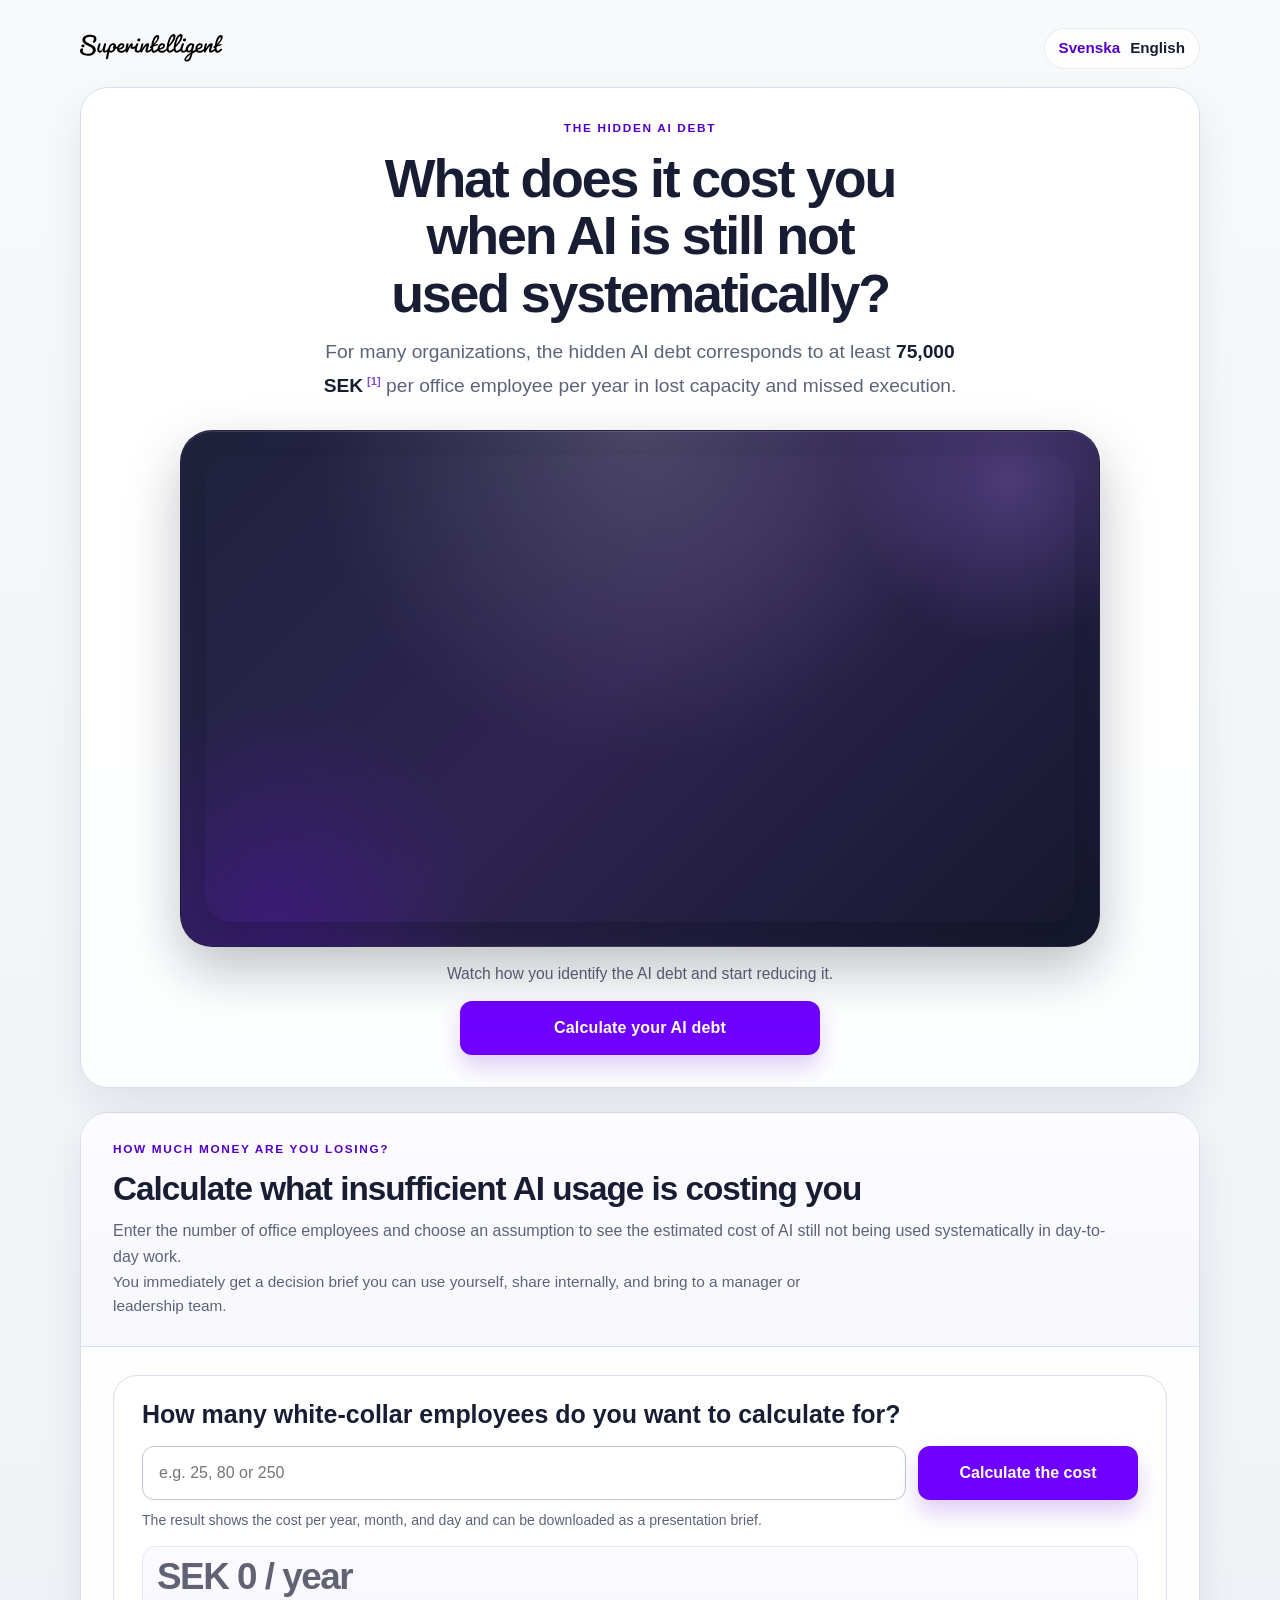
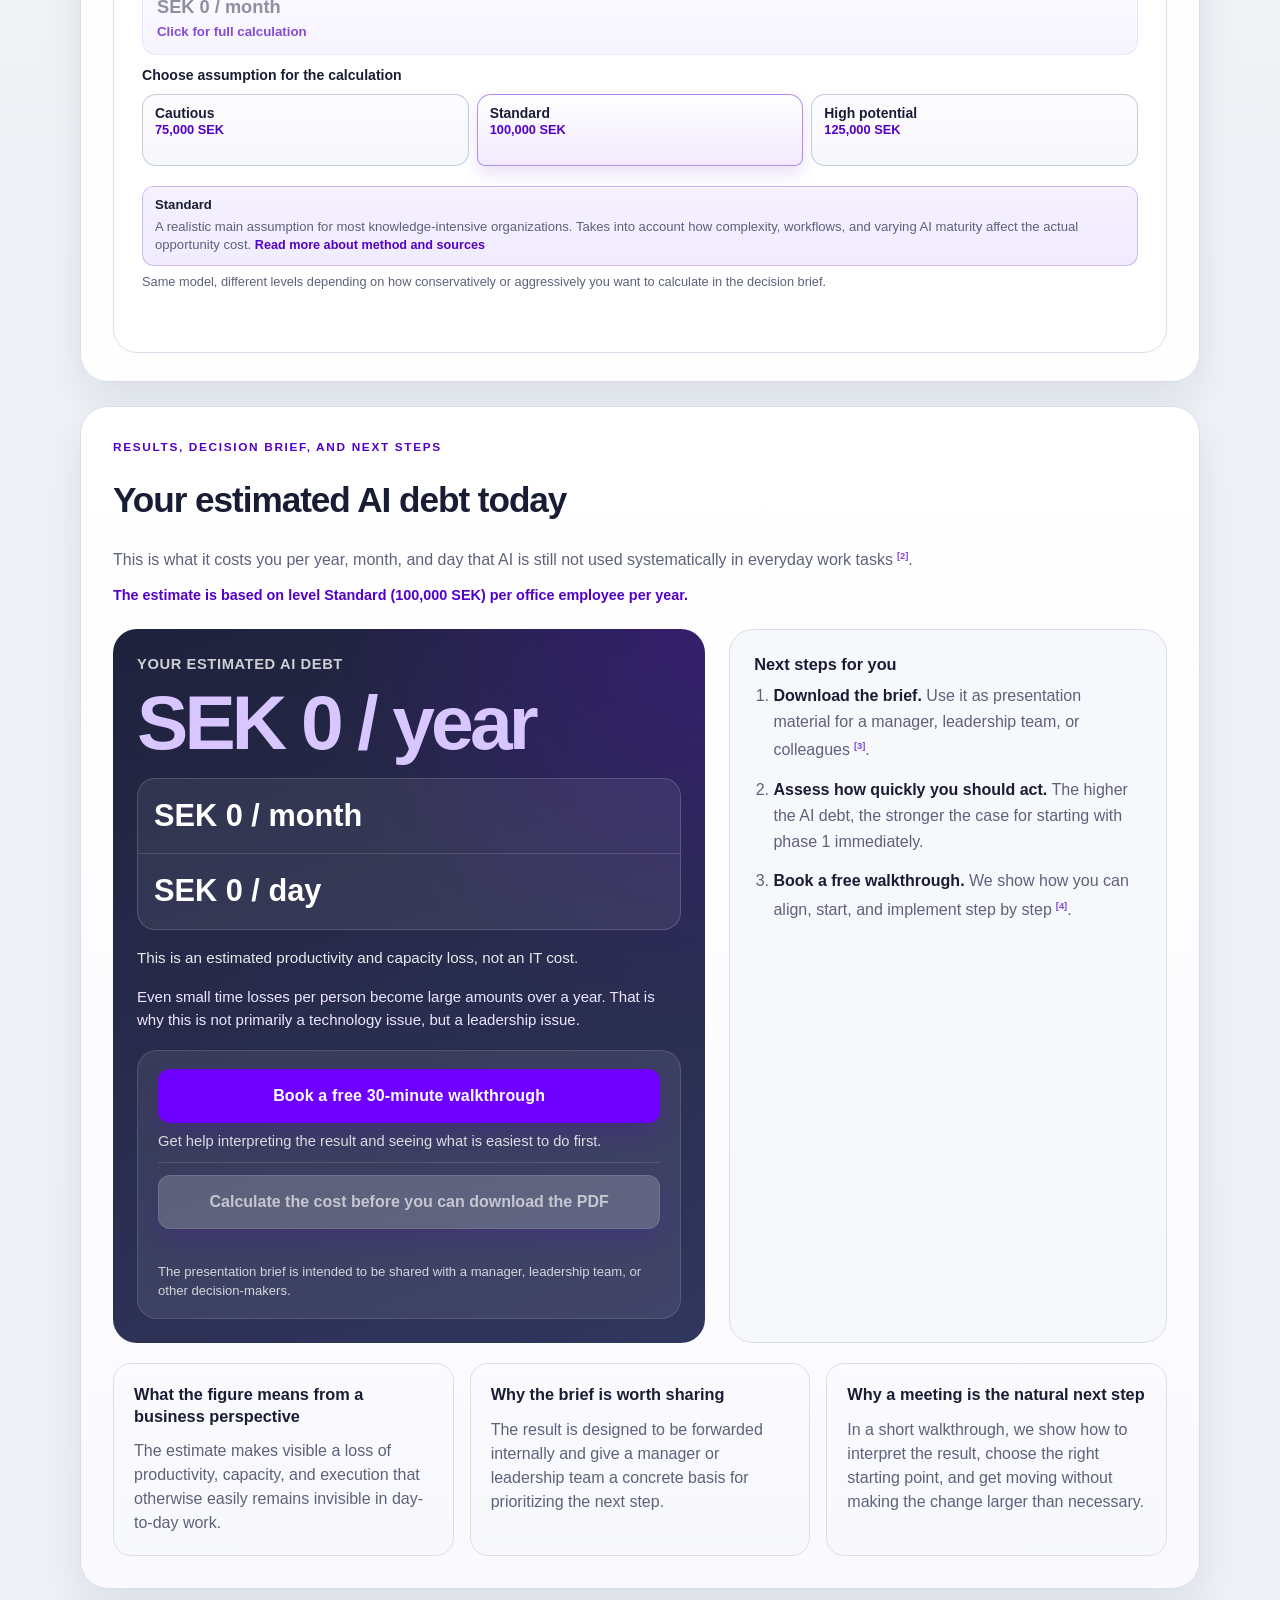
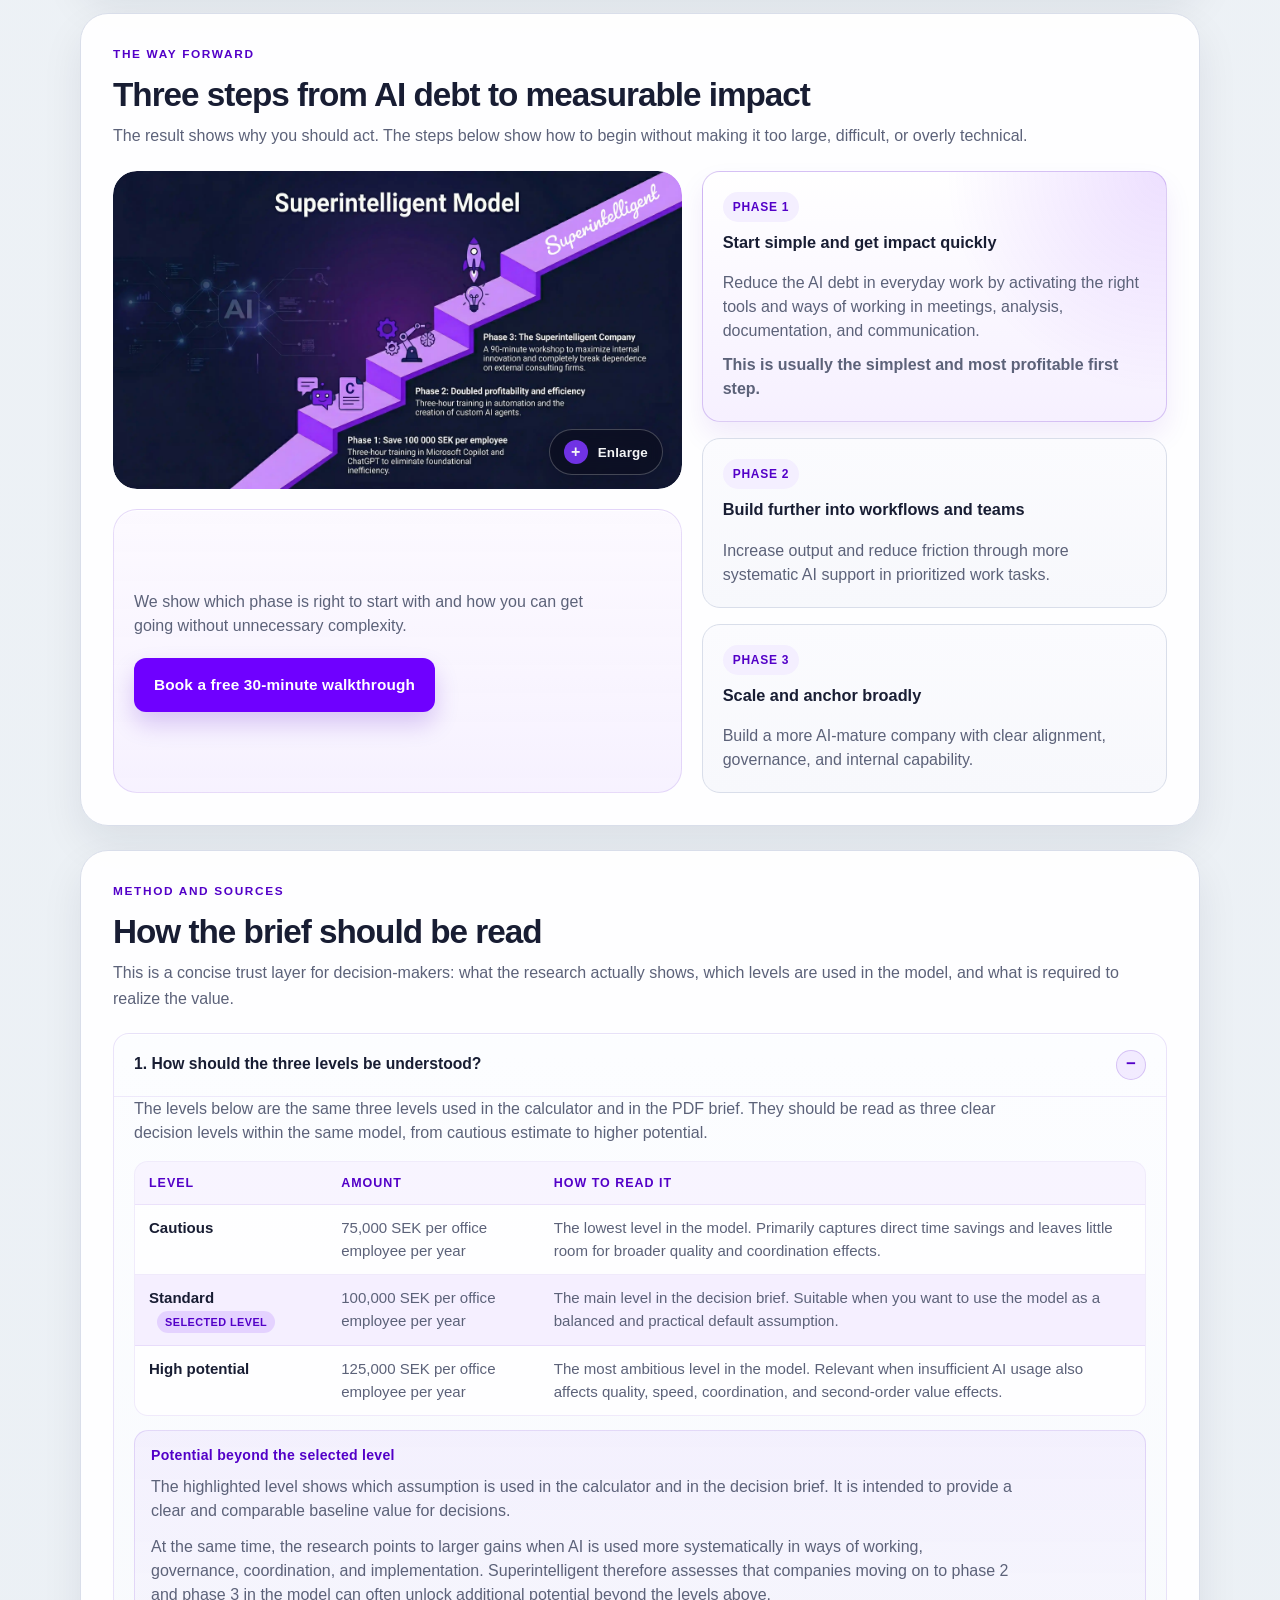
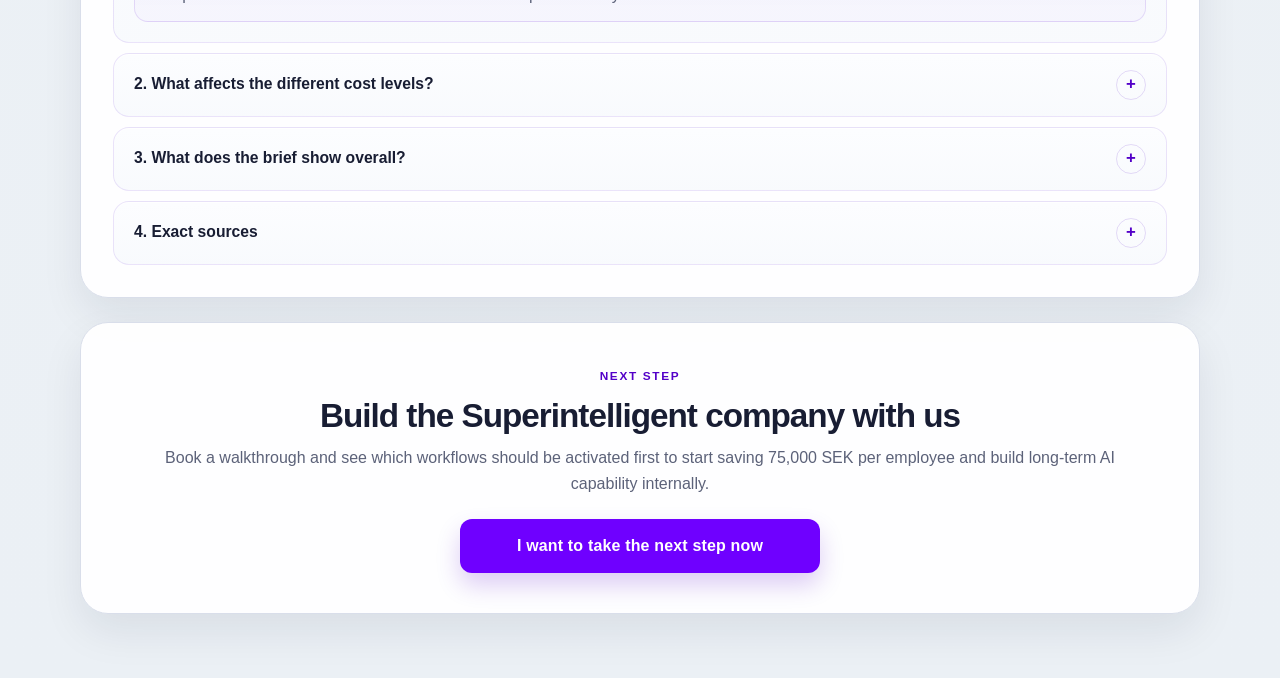
==== commit 98c36354: "Ändrade rubriker på sv och en" ====
--- a/en/index.html
+++ b/en/index.html
@@ -57,15 +57,15 @@
             <div class="hero-video-frame">
               <div class="hero-video-embed">
                 <iframe
-                  src="https://player.vimeo.com/video/1177692867?badge=0&amp;autopause=0&amp;player_id=0&amp;app_id=58479"
-                  title="Video about how AI becomes a lasting part of the business"
-                  allow="autoplay; fullscreen; picture-in-picture"
+                  src="https://player.vimeo.com/video/1179114873?badge=0&amp;autopause=0&amp;player_id=0&amp;app_id=58479"
+                  title="The hidden AI debt for companies"
+                  allow="autoplay; fullscreen; picture-in-picture; clipboard-write; encrypted-media; web-share"
                   allowfullscreen
                   referrerpolicy="strict-origin-when-cross-origin"
                 ></iframe>
               </div>
             </div>
-            <p class="hero-video-copy">Watch in 60 seconds how you identify the AI debt and start reducing it.</p>
+            <p class="hero-video-copy">Watch how you identify the AI debt and start reducing it.</p>
             <div class="hero-video-cta">
               <a class="cta" href="#calculator-title">Calculate your AI debt</a>
             </div>
@@ -85,7 +85,7 @@
 
         <div class="section calculator-workbench">
           <div class="calculator-panel">
-            <label for="employees">How many office employees are affected by meetings, analysis, documentation, and coordination?</label>
+            <label for="employees">How many white-collar employees do you want to calculate for?</label>
             <div class="controls">
               <input id="employees" type="number" min="1" step="1" inputmode="numeric" placeholder="e.g. 25, 80 or 250" aria-describedby="feedback" />
               <button class="calculate" id="calculateBtn" type="button">Calculate the cost</button>
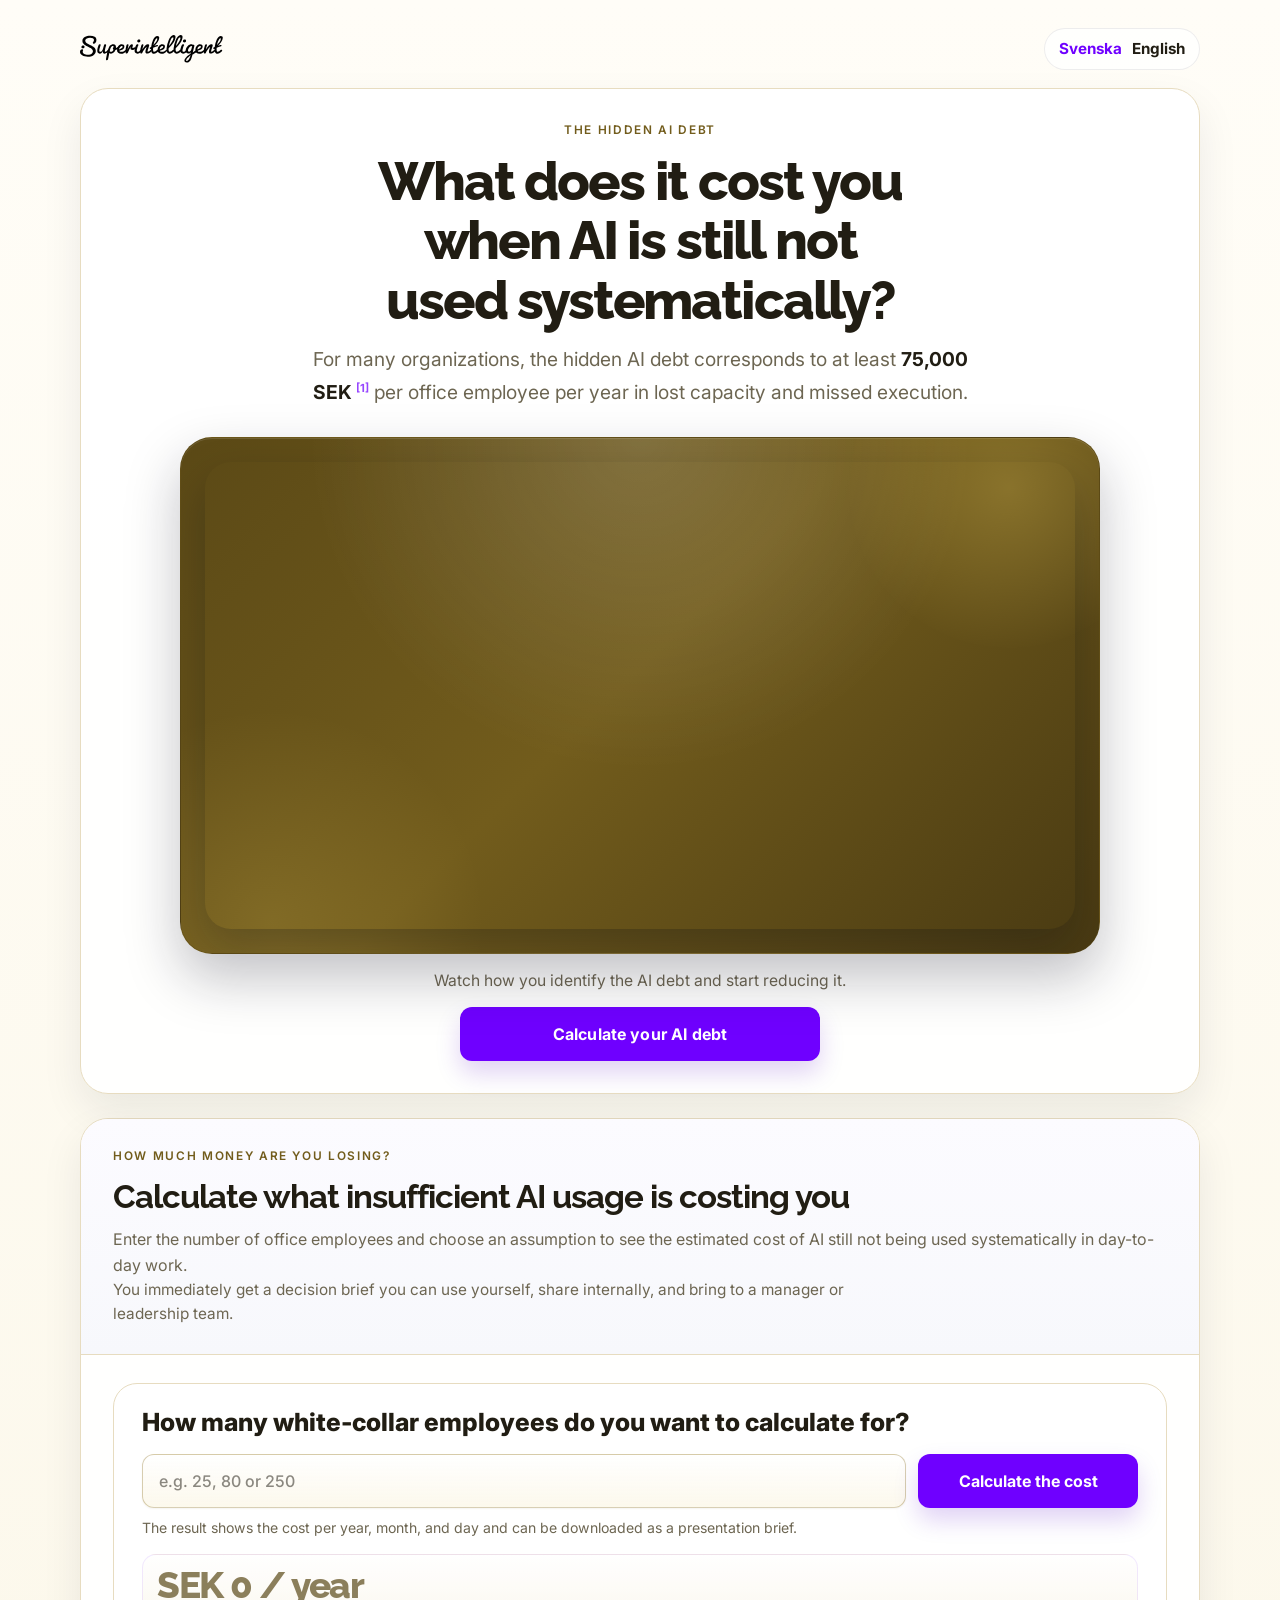
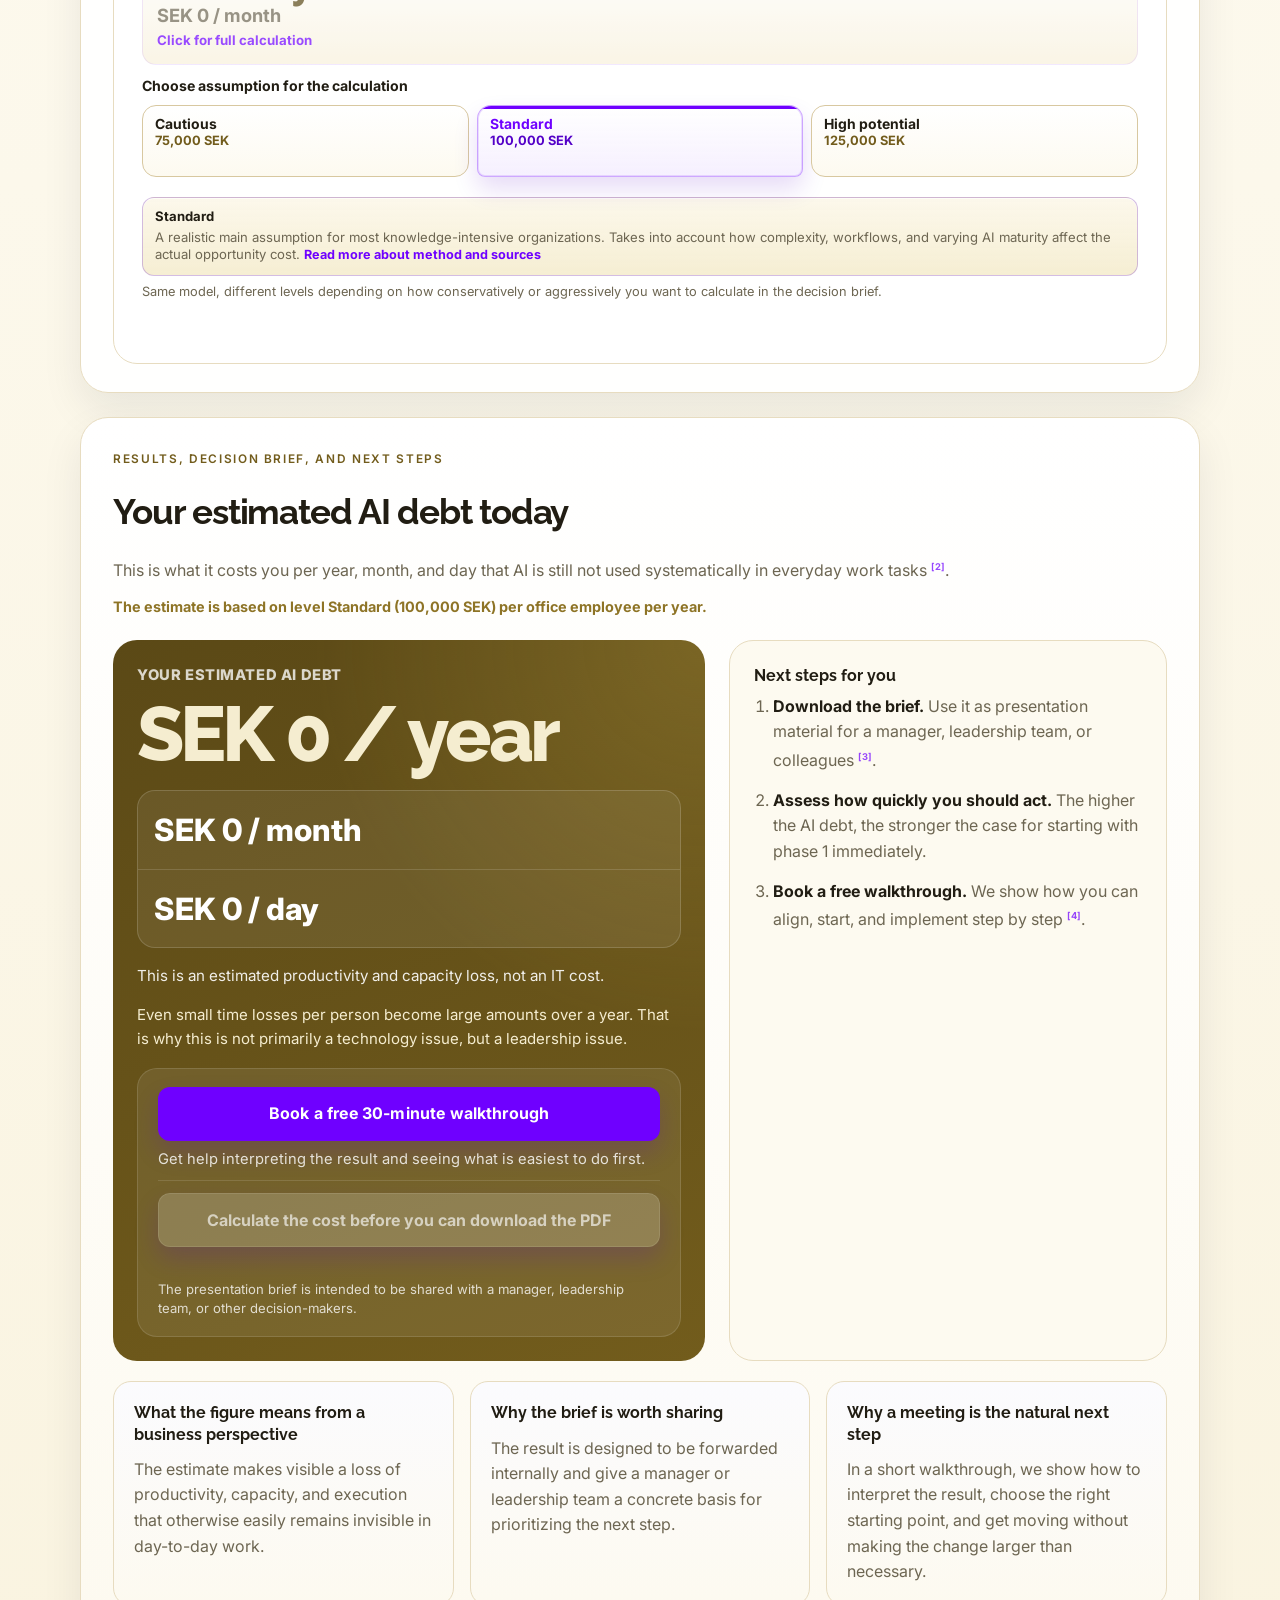
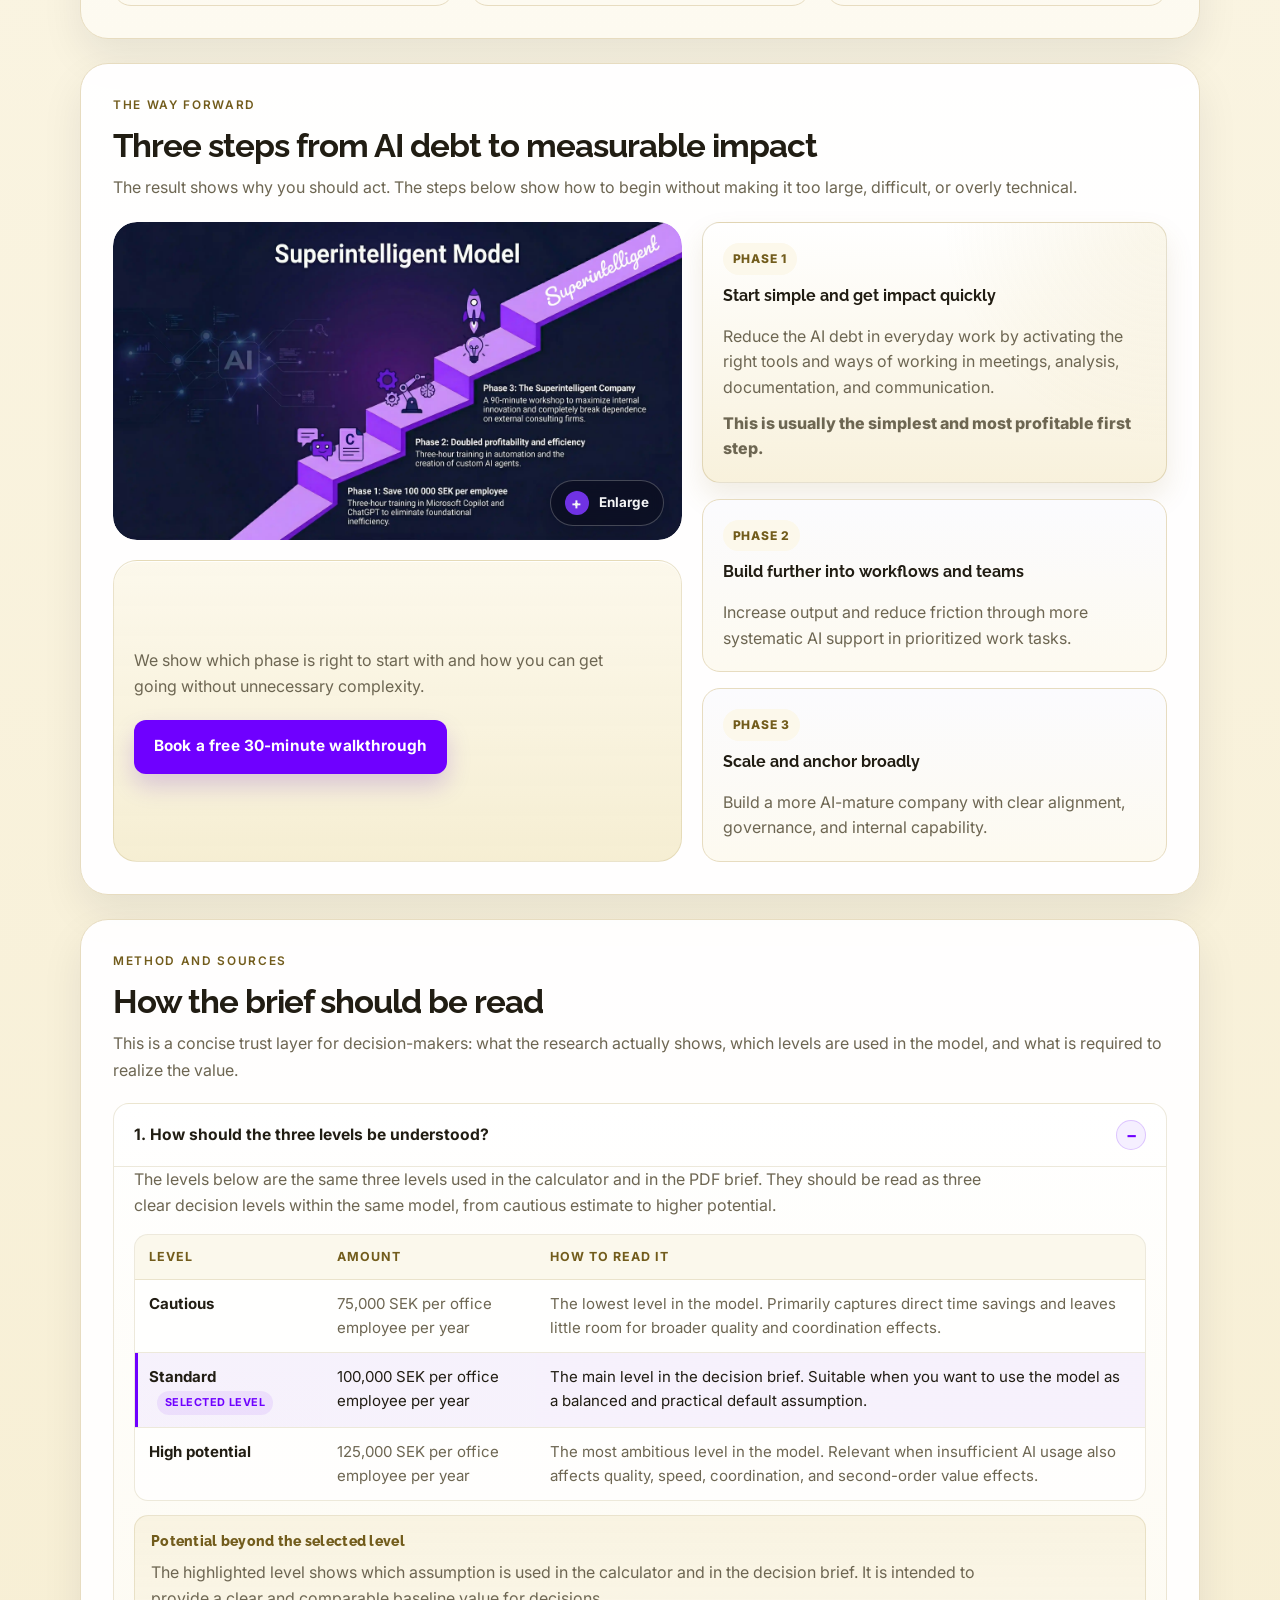
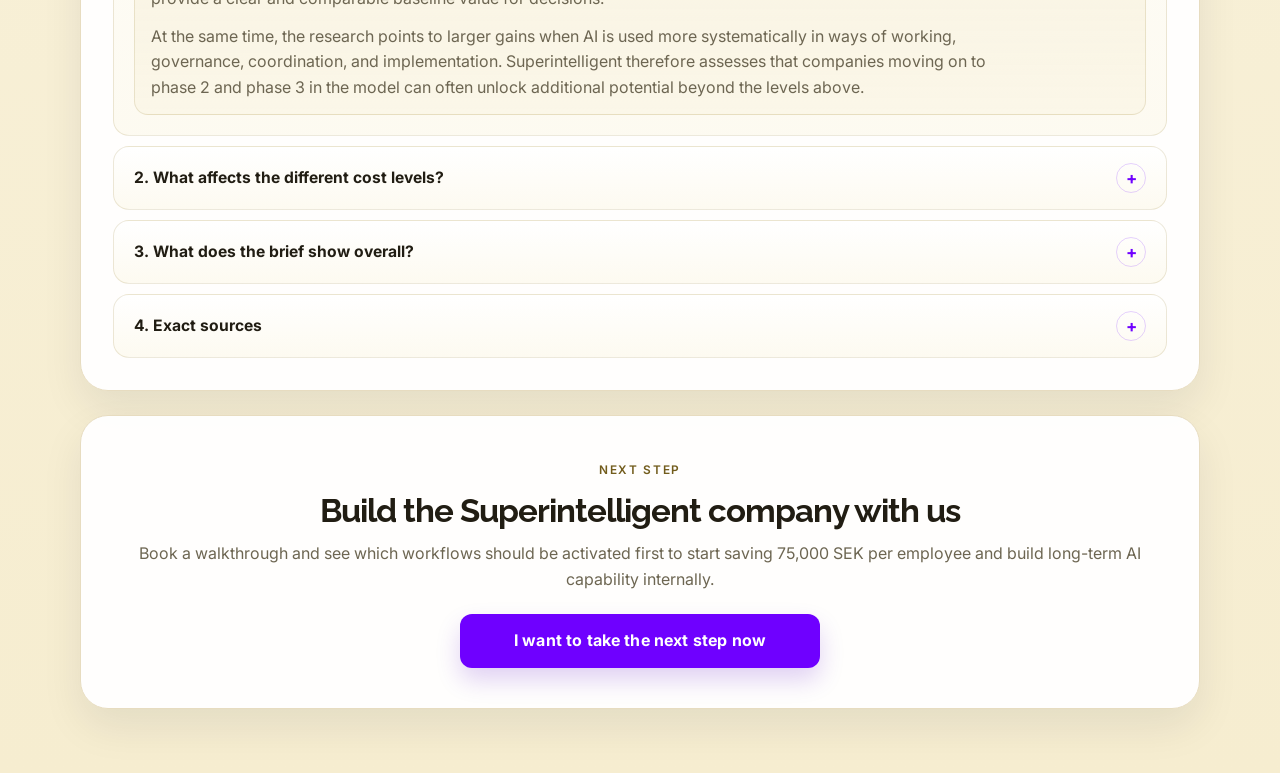
==== commit f6893ffc: "Colour changes" ====
--- a/en/index.html
+++ b/en/index.html
@@ -15,6 +15,10 @@
   <link rel="icon" href="/favicon-32x32.png" sizes="32x32" type="image/png" />
   <link rel="apple-touch-icon" href="/apple-touch-icon.png" sizes="180x180" />
   <link rel="manifest" href="/site.webmanifest" />
+  <link rel="preconnect" href="https://fonts.googleapis.com" />
+  <link rel="preconnect" href="https://fonts.gstatic.com" crossorigin />
+  <link rel="stylesheet" href="https://fonts.googleapis.com/css2?family=Inter:wght@400;500;600;700;800&family=Raleway:wght@600;700;800&display=swap" />
+  <link rel="stylesheet" href="/color-tokens.css" />
   <link rel="stylesheet" href="/en/index.css" />
   <script>
     (function () {
--- a/color-tokens.css
+++ b/color-tokens.css
@@ -0,0 +1,101 @@
+:root {
+  /* Typography tokens: keep semantic names stable even if font delivery changes. */
+  --font-heading: "Raleway", "Avenir Next", "Segoe UI", sans-serif;
+  --font-body: "Inter", "Segoe UI", Arial, sans-serif;
+
+  --font-weight-body-regular: 400;
+  --font-weight-body-medium: 500;
+  --font-weight-body-semibold: 600;
+  --font-weight-body-bold: 700;
+  --font-weight-body-heavy: 800;
+
+  --font-weight-heading-semibold: 600;
+  --font-weight-heading-bold: 700;
+  --font-weight-heading-heavy: 800;
+
+  --line-height-body: 1.6;
+  --line-height-heading: 1.1;
+  --tracking-heading-tight: -0.04em;
+  --tracking-heading-medium: -0.03em;
+  --tracking-ui-wide: 0.08em;
+
+  /* Brand scales: edit these values first when the palette changes. */
+  --brand-primary-50: #f5efff;
+  --brand-primary-100: #ede5ff;
+  --brand-primary-200: #d8c2ff;
+  --brand-primary-500: #6f00ff;
+  --brand-primary-700: #5300c8;
+
+  --brand-secondary-50: #fcf8eb;
+  --brand-secondary-100: #f5edd0;
+  --brand-secondary-200: #eadca7;
+  --brand-secondary-300: #d6ba55;
+  --brand-secondary-600: #8e7426;
+  --brand-secondary-700: #725c1c;
+  --brand-secondary-800: #5b4916;
+
+  /* Semantic tokens: use these in component styles. */
+  --color-bg-page-top: #fffdf7;
+  --color-bg-page: var(--brand-secondary-50);
+  --color-bg-page-bottom: #f6edd0;
+  --color-bg-surface: #ffffff;
+  --color-bg-surface-soft: #fdfaf0;
+  --color-bg-surface-muted: #f8f1dc;
+  --color-bg-surface-strong: var(--brand-secondary-800);
+  --color-bg-surface-strong-soft: var(--brand-secondary-700);
+
+  --color-text: #211d13;
+  --color-text-muted: #6d6652;
+  --color-text-inverse: #ffffff;
+  --color-border: #e7dcc0;
+  --color-border-strong: #d8c8a0;
+
+  --color-link: var(--brand-primary-500);
+  --color-link-hover: var(--brand-primary-700);
+  --color-cta-bg: var(--brand-primary-500);
+  --color-cta-bg-hover: var(--brand-primary-700);
+  --color-cta-text: #ffffff;
+  --color-heading-accent: var(--brand-secondary-700);
+  --color-heading-accent-soft: var(--brand-secondary-600);
+
+  --color-primary-border-soft: rgba(111, 0, 255, 0.12);
+  --color-primary-border: rgba(111, 0, 255, 0.18);
+  --color-primary-border-strong: rgba(83, 0, 200, 0.24);
+  --color-primary-shadow: rgba(83, 0, 200, 0.18);
+  --color-primary-glow: rgba(111, 0, 255, 0.18);
+  --color-focus-ring: rgba(111, 0, 255, 0.24);
+
+  --color-secondary-border-soft: rgba(142, 116, 38, 0.16);
+  --color-secondary-border: rgba(142, 116, 38, 0.22);
+  --color-secondary-glow: rgba(214, 186, 85, 0.22);
+  --color-secondary-glow-soft: rgba(214, 186, 85, 0.12);
+  --color-secondary-surface-glass: rgba(255, 251, 240, 0.82);
+
+  --color-interactive-subtle-bg: rgba(111, 0, 255, 0.02);
+  --color-interactive-hover-bg: rgba(111, 0, 255, 0.05);
+  --color-interactive-hover-border: rgba(111, 0, 255, 0.18);
+  --color-interactive-selected-bg: linear-gradient(180deg, rgba(255, 255, 255, 0.98) 0%, rgba(245, 239, 255, 0.94) 100%);
+  --color-interactive-selected-border: rgba(111, 0, 255, 0.34);
+  --color-interactive-selected-accent: var(--brand-primary-500);
+  --color-interactive-selected-accent-soft: rgba(111, 0, 255, 0.08);
+  --shadow-interactive-hover: 0 8px 18px rgba(83, 0, 200, 0.08);
+  --shadow-interactive-selected: 0 12px 24px rgba(83, 0, 200, 0.14);
+  --shadow-interactive-pressed: 0 6px 12px rgba(83, 0, 200, 0.12);
+
+  /* Compatibility aliases for existing styles. */
+  --bg: var(--color-bg-page);
+  --surface: var(--color-bg-surface);
+  --surface-soft: var(--color-bg-surface-soft);
+  --surface-strong: var(--color-bg-surface-strong);
+  --text: var(--color-text);
+  --muted: var(--color-text-muted);
+  --line: var(--color-border);
+  --line-strong: var(--color-border-strong);
+  --primary: var(--color-link);
+  --primary-dark: var(--color-link-hover);
+  --accent: var(--color-heading-accent);
+  --secondary: var(--color-bg-surface-strong);
+  --secondary-soft: var(--color-bg-surface-strong-soft);
+  --accent-soft: var(--brand-secondary-100);
+  --accent-tint: var(--brand-secondary-50);
+}
--- a/en/index.css
+++ b/en/index.css
@@ -1,19 +1,4 @@
 :root {
-  --bg: #eef2f6;
-  --surface: #ffffff;
-  --surface-soft: #f7f8fc;
-  --surface-strong: #1f223c;
-  --text: #181d33;
-  --muted: #5c6279;
-  --line: #d9deea;
-  --line-strong: #bec6d8;
-  --primary: #6f00ff;
-  --primary-dark: #5300c8;
-  --accent: #1f223c;
-  --secondary: #1f223c;
-  --secondary-soft: #31365e;
-  --accent-soft: #ede5ff;
-  --accent-tint: #f4efff;
   --success: #2c8e5a;
   --shadow: 0 18px 42px rgba(13, 30, 52, 0.08);
   --radius-lg: 28px;
@@ -36,11 +21,11 @@
 body {
   margin: 0;
   min-height: 100vh;
-  font-family: "Aptos", "Segoe UI", Arial, sans-serif;
+  font-family: var(--font-body);
   color: var(--text);
   background:
-    linear-gradient(180deg, #f7f9fb 0%, #eef2f6 32%, #ebf0f5 100%);
-  line-height: 1.5;
+    linear-gradient(180deg, var(--color-bg-page-top) 0%, var(--color-bg-page) 32%, var(--color-bg-page-bottom) 100%);
+  line-height: var(--line-height-body);
 }
 
 main {
@@ -112,12 +97,26 @@
   margin-top: 0;
 }
 
+h1,
+h2,
+h3,
+.section-heading,
+.result-title,
+.inline-result-annual,
+.yearly,
+.pdf-document .pdf-intro-title,
+.pdf-document .section-heading,
+.pdf-document .result-title {
+  font-family: var(--font-heading);
+}
+
 h1 {
   margin-bottom: 14px;
   max-width: 19ch;
   font-size: clamp(2.1rem, 4.2vw, 3.6rem);
-  line-height: 1.07;
-  letter-spacing: -0.04em;
+  font-weight: var(--font-weight-heading-heavy);
+  line-height: var(--line-height-heading);
+  letter-spacing: var(--tracking-heading-tight);
   text-wrap: balance;
 }
 
@@ -125,7 +124,7 @@
   margin-bottom: 0;
   max-width: 43rem;
   font-size: clamp(1.02rem, 1.5vw, 1.24rem);
-  line-height: 1.62;
+  line-height: var(--line-height-body);
   color: var(--muted);
 }
 
@@ -139,7 +138,7 @@
 }
 
 .source-mark a {
-  color: var(--primary-dark);
+  color: var(--color-link);
   text-decoration: none;
   font-size: 0.7em;
   font-weight: 700;
@@ -155,18 +154,20 @@
 .section-kicker {
   display: inline-block;
   margin-bottom: 12px;
+  font-family: var(--font-body);
   font-size: 0.74rem;
-  font-weight: 800;
+  font-weight: var(--font-weight-body-semibold);
   letter-spacing: 0.14em;
   text-transform: uppercase;
-  color: var(--primary-dark);
+  color: var(--color-heading-accent);
 }
 
 .section-heading {
   margin-bottom: 10px;
   font-size: clamp(1.55rem, 2.6vw, 2.35rem);
+  font-weight: var(--font-weight-heading-bold);
   line-height: 1.12;
-  letter-spacing: -0.03em;
+  letter-spacing: var(--tracking-heading-medium);
   text-wrap: balance;
 }
 
@@ -202,9 +203,9 @@
   gap: 10px;
   align-items: stretch;
   padding: 18px 20px;
-  border: 1px solid rgba(83, 0, 200, 0.16);
+  border: 1px solid var(--color-secondary-border-soft);
   border-radius: 20px;
-  background: linear-gradient(180deg, #fcf9ff 0%, #f0e7ff 100%);
+  background: linear-gradient(180deg, var(--color-bg-surface) 0%, var(--color-bg-surface-muted) 100%);
   box-shadow: inset 0 1px 0 rgba(255, 255, 255, 0.68);
 }
 
@@ -293,7 +294,7 @@
   padding: 6px 10px;
   border-radius: 999px;
   background: var(--accent-tint);
-  color: var(--primary-dark);
+  color: var(--color-heading-accent);
   font-size: 0.75rem;
   font-weight: 800;
   letter-spacing: 0.06em;
@@ -343,11 +344,11 @@
   margin: 0 auto;
   padding: 24px;
   overflow: hidden;
-  border: 1px solid rgba(31, 34, 60, 0.12);
+  border: 1px solid rgba(91, 73, 22, 0.16);
   border-radius: calc(var(--radius-lg) + 4px);
   background:
     radial-gradient(circle at top, rgba(255, 255, 255, 0.16), transparent 48%),
-    linear-gradient(135deg, #1f223c 0%, #2e2451 48%, #15182d 100%);
+    linear-gradient(135deg, var(--secondary) 0%, var(--secondary-soft) 48%, #493a12 100%);
   box-shadow:
     inset 0 1px 0 rgba(255, 255, 255, 0.12),
     0 24px 54px rgba(19, 18, 37, 0.26);
@@ -384,7 +385,7 @@
   height: 320px;
   top: -110px;
   right: -70px;
-  background: radial-gradient(circle, rgba(177, 132, 255, 0.26) 0%, rgba(177, 132, 255, 0) 72%);
+  background: radial-gradient(circle, rgba(214, 186, 85, 0.3) 0%, rgba(214, 186, 85, 0) 72%);
 }
 
 .hero-video-frame::after {
@@ -392,7 +393,7 @@
   height: 420px;
   bottom: -180px;
   left: -120px;
-  background: radial-gradient(circle, rgba(111, 0, 255, 0.22) 0%, rgba(111, 0, 255, 0) 72%);
+  background: radial-gradient(circle, rgba(214, 186, 85, 0.18) 0%, rgba(214, 186, 85, 0) 72%);
 }
 
 .hero-video-copy {
@@ -636,28 +637,58 @@
   min-width: 0;
   min-height: 54px;
   padding: 15px 16px;
-  border: 1px solid var(--line-strong);
+  border: 1px solid rgba(142, 116, 38, 0.34);
   border-radius: var(--radius-sm);
   font-size: 1rem;
   line-height: 1.3;
   color: var(--text);
-  background: #fff;
+  background: linear-gradient(180deg, rgba(255, 255, 255, 0.98) 0%, rgba(252, 248, 235, 0.92) 100%);
+  box-shadow:
+    inset 0 1px 0 rgba(255, 255, 255, 0.9),
+    0 1px 2px rgba(91, 73, 22, 0.06);
   appearance: textfield;
   -webkit-appearance: none;
+  transition: border-color 0.18s ease, box-shadow 0.18s ease, background 0.18s ease;
+}
+
+input:hover {
+  border-color: rgba(111, 0, 255, 0.22);
+  background: linear-gradient(180deg, rgba(255, 255, 255, 1) 0%, rgba(250, 244, 255, 0.94) 100%);
+}
+
+input::placeholder {
+  color: rgba(33, 29, 19, 0.52);
+  font-weight: var(--font-weight-body-medium);
 }
 
 input:focus,
 button:focus,
 .cta:focus {
-  outline: 2px solid rgba(111, 0, 255, 0.24);
+  outline: 2px solid var(--color-focus-ring);
   outline-offset: 2px;
+}
+
+input:focus {
+  border-color: var(--color-interactive-selected-border);
+  background: linear-gradient(180deg, rgba(255, 255, 255, 1) 0%, rgba(245, 239, 255, 0.96) 100%);
+  box-shadow:
+    inset 0 1px 0 rgba(255, 255, 255, 0.95),
+    0 0 0 4px rgba(111, 0, 255, 0.08),
+    0 10px 24px rgba(83, 0, 200, 0.1);
 }
 
 button {
   border: 0;
   cursor: pointer;
-  font-weight: 800;
+  font-family: var(--font-body);
+  font-weight: var(--font-weight-body-bold);
   transition: transform 0.15s ease, filter 0.15s ease;
+}
+
+input,
+select,
+textarea {
+  font-family: var(--font-body);
 }
 
 button:hover,
@@ -672,11 +703,11 @@
   min-height: 54px;
   padding: 14px 22px;
   border-radius: var(--radius-sm);
-  background: #6f00ff;
-  color: #fff;
-  box-shadow: 0 12px 24px rgba(83, 0, 200, 0.2);
+  background: var(--color-cta-bg);
+  color: var(--color-cta-text);
+  box-shadow: 0 12px 24px var(--color-primary-shadow);
   font-size: 1rem;
-  font-weight: 800;
+  font-weight: var(--font-weight-body-bold);
 }
 
 .calculate {
@@ -702,8 +733,9 @@
 .basis-selector legend {
   margin-bottom: 8px;
   padding: 0;
+  font-family: var(--font-body);
   font-size: 0.88rem;
-  font-weight: 800;
+  font-weight: var(--font-weight-body-bold);
   color: var(--text);
 }
 
@@ -733,14 +765,27 @@
 }
 
 .basis-option-body {
+  position: relative;
   display: block;
   height: 100%;
   min-height: 72px;
   padding: 10px 12px;
-  border: 1px solid rgba(190, 198, 216, 0.88);
+  overflow: hidden;
+  border: 1px solid var(--line-strong);
   border-radius: 14px;
-  background: linear-gradient(180deg, #fdfcff 0%, #f7f8fc 100%);
-  transition: border-color 0.18s ease, box-shadow 0.18s ease, background 0.18s ease;
+  background: linear-gradient(180deg, var(--color-bg-surface) 0%, var(--color-bg-surface-soft) 100%);
+  transition: border-color 0.18s ease, box-shadow 0.18s ease, background 0.18s ease, transform 0.18s ease;
+}
+
+.basis-option-body::before {
+  content: "";
+  position: absolute;
+  inset: 0 auto auto 0;
+  width: 100%;
+  height: 3px;
+  background: var(--color-interactive-selected-accent);
+  opacity: 0;
+  transition: opacity 0.18s ease;
 }
 
 .basis-option-main {
@@ -755,34 +800,67 @@
 }
 
 .basis-option-label {
+  font-family: var(--font-body);
   font-size: 0.87rem;
-  font-weight: 800;
+  font-weight: var(--font-weight-body-bold);
   color: var(--text);
   line-height: 1.15;
 }
 
 .basis-option-amount {
+  font-family: var(--font-body);
   font-size: 0.8rem;
-  font-weight: 800;
-  color: var(--primary-dark);
+  font-weight: var(--font-weight-body-bold);
+  color: var(--color-heading-accent);
   line-height: 1.15;
 }
 
+.basis-option-control:hover .basis-option-body {
+  border-color: var(--color-interactive-hover-border);
+  background: linear-gradient(180deg, var(--color-bg-surface) 0%, rgba(245, 239, 255, 0.68) 100%);
+  box-shadow: var(--shadow-interactive-hover);
+  transform: translateY(-1px);
+}
+
+.basis-option-control:hover .basis-option-body::before,
+.basis-option-control:focus-within .basis-option-body::before {
+  opacity: 0.48;
+}
+
 .basis-option input:checked + .basis-option-body {
-  border-color: rgba(83, 0, 200, 0.42);
-  background: linear-gradient(180deg, #ffffff 0%, #f2ebff 100%);
-  box-shadow: 0 8px 18px rgba(83, 0, 200, 0.12);
+  border-color: var(--color-interactive-selected-border);
+  background: var(--color-interactive-selected-bg);
+  box-shadow:
+    inset 0 0 0 1px var(--color-primary-border-soft),
+    var(--shadow-interactive-selected);
 }
 
 .basis-option.is-info-open .basis-option-body {
-  border-color: rgba(83, 0, 200, 0.42);
+  border-color: var(--color-interactive-selected-border);
   border-bottom-left-radius: 8px;
   border-bottom-right-radius: 8px;
-  box-shadow: 0 10px 20px rgba(83, 0, 200, 0.1);
+  box-shadow:
+    inset 0 0 0 1px var(--color-primary-border-soft),
+    var(--shadow-interactive-selected);
+}
+
+.basis-option input:checked + .basis-option-body::before,
+.basis-option.is-info-open .basis-option-body::before {
+  opacity: 1;
+}
+
+.basis-option input:checked + .basis-option-body .basis-option-label,
+.basis-option.is-info-open .basis-option-body .basis-option-label {
+  color: var(--color-link);
+}
+
+.basis-option input:checked + .basis-option-body .basis-option-amount,
+.basis-option.is-info-open .basis-option-body .basis-option-amount {
+  color: var(--color-link-hover);
 }
 
 .basis-option input:focus-visible + .basis-option-body {
-  outline: 2px solid rgba(111, 0, 255, 0.24);
+  outline: 2px solid var(--color-focus-ring);
   outline-offset: 2px;
 }
 
@@ -793,16 +871,17 @@
 .basis-info-panel {
   margin-top: 4px;
   padding: 10px 12px 11px;
-  border: 1px solid rgba(83, 0, 200, 0.16);
+  border: 1px solid var(--color-secondary-border-soft);
   border-radius: 12px;
-  background: linear-gradient(180deg, rgba(246, 241, 255, 0.98) 0%, rgba(239, 233, 255, 0.92) 100%);
+  background: linear-gradient(180deg, rgba(252, 248, 235, 0.98) 0%, rgba(245, 237, 208, 0.94) 100%);
   box-shadow: inset 0 1px 0 rgba(255, 255, 255, 0.65);
 }
 
 .basis-info-title {
   margin: 0 0 4px;
+  font-family: var(--font-body);
   font-size: 0.82rem;
-  font-weight: 800;
+  font-weight: var(--font-weight-body-bold);
   line-height: 1.25;
   color: var(--text);
 }
@@ -816,9 +895,10 @@
 
 .basis-info-link {
   display: inline;
+  font-family: var(--font-body);
   font-size: 0.79rem;
-  font-weight: 700;
-  color: var(--primary-dark);
+  font-weight: var(--font-weight-body-bold);
+  color: var(--color-link);
   text-decoration: none;
 }
 
@@ -828,15 +908,15 @@
 }
 
 .basis-info-panel[data-basis-info="cautious"] {
-  border-color: rgba(83, 0, 200, 0.12);
+  border-color: var(--color-primary-border-soft);
 }
 
 .basis-info-panel[data-basis-info="core"] {
-  border-color: rgba(83, 0, 200, 0.24);
+  border-color: var(--color-primary-border-strong);
 }
 
 .basis-info-panel[data-basis-info="expanded"] {
-  border-color: rgba(83, 0, 200, 0.18);
+  border-color: var(--color-primary-border);
 }
 
 .basis-trust-line {
@@ -859,9 +939,9 @@
   gap: 4px;
   margin-top: 12px;
   padding: 12px 14px;
-  border: 1px solid rgba(111, 0, 255, 0.12);
+  border: 1px solid var(--color-primary-border-soft);
   border-radius: 14px;
-  background: linear-gradient(180deg, #fcfaff 0%, #f5f1ff 100%);
+  background: linear-gradient(180deg, var(--color-bg-surface) 0%, var(--color-bg-surface-muted) 100%);
   opacity: 0.7;
   transform: translateY(4px);
   transition: opacity 0.2s ease, transform 0.2s ease, border-color 0.2s ease, box-shadow 0.2s ease;
@@ -870,7 +950,7 @@
 .inline-result-summary.is-visible {
   opacity: 1;
   transform: translateY(0);
-  border-color: rgba(111, 0, 255, 0.24);
+  border-color: var(--color-primary-border);
   box-shadow: 0 10px 22px rgba(83, 0, 200, 0.08);
 }
 
@@ -888,22 +968,23 @@
   font-size: clamp(1.65rem, 4vw, 2.3rem);
   line-height: 0.98;
   letter-spacing: -0.04em;
-  font-weight: 900;
+  font-weight: var(--font-weight-heading-heavy);
   color: var(--surface-strong);
 }
 
 .inline-result-value {
   margin: 0;
   font-size: clamp(0.98rem, 2.3vw, 1.14rem);
-  font-weight: 800;
+  font-weight: var(--font-weight-body-bold);
   line-height: 1.15;
   color: var(--muted);
 }
 
 .inline-result-link {
+  font-family: var(--font-body);
   font-size: 0.83rem;
-  color: var(--primary-dark);
-  font-weight: 700;
+  color: var(--color-link);
+  font-weight: var(--font-weight-body-bold);
   text-decoration: none;
 }
 
@@ -913,7 +994,7 @@
 
 .result-card {
   background:
-    linear-gradient(180deg, #ffffff 0%, #fafafe 100%);
+    linear-gradient(180deg, var(--color-bg-surface) 0%, var(--color-bg-surface-soft) 100%);
 }
 
 .result-header {
@@ -929,7 +1010,7 @@
   padding: 24px;
   border-radius: 24px;
   background:
-    radial-gradient(circle at top right, rgba(111, 0, 255, 0.22), transparent 42%),
+    radial-gradient(circle at top right, var(--color-secondary-glow), transparent 42%),
     linear-gradient(160deg, var(--secondary) 0%, var(--secondary-soft) 100%);
   color: #fff;
 }
@@ -947,7 +1028,8 @@
   margin-bottom: 12px;
   font-size: clamp(1.72rem, 2.75vw, 2.38rem);
   line-height: 1.1;
-  letter-spacing: -0.03em;
+  font-weight: var(--font-weight-heading-bold);
+  letter-spacing: var(--tracking-heading-medium);
   text-wrap: balance;
 }
 
@@ -959,7 +1041,7 @@
   margin: 0;
   font-size: 0.9rem;
   line-height: 1.5;
-  color: var(--primary-dark);
+  color: var(--color-heading-accent-soft);
   font-weight: 700;
 }
 
@@ -967,8 +1049,8 @@
   margin: 0 0 18px;
   font-size: clamp(2.6rem, 6vw, 4.9rem);
   line-height: 0.98;
-  color: #d7c6ff;
-  font-weight: 900;
+  color: var(--brand-secondary-100);
+  font-weight: var(--font-weight-heading-heavy);
   letter-spacing: -0.05em;
 }
 
@@ -1004,7 +1086,7 @@
 .result-decision-line {
   font-size: 0.94rem;
   line-height: 1.55;
-  color: #efe7ff;
+  color: var(--brand-secondary-100);
 }
 
 .result-primary .result-actions {
@@ -1035,13 +1117,13 @@
 }
 
 .result-action-group-secondary .pdf-download-btn {
-  background: #8c6dff;
-  box-shadow: 0 12px 24px rgba(83, 0, 200, 0.16);
+  background: var(--color-cta-bg);
+  box-shadow: 0 12px 24px var(--color-primary-shadow);
   border: 1px solid rgba(255, 255, 255, 0.18);
 }
 
 .result-action-group-secondary .pdf-download-btn:hover:not(:disabled) {
-  background: #9a80ff;
+  background: var(--color-cta-bg-hover);
 }
 
 .result-action-group-secondary .pdf-download-btn:disabled {
@@ -1112,11 +1194,11 @@
 }
 
 .phase-card-priority {
-  border-color: rgba(83, 0, 200, 0.2);
+  border-color: var(--color-secondary-border);
   background:
-    radial-gradient(circle at top right, rgba(111, 0, 255, 0.12), transparent 42%),
-    linear-gradient(180deg, #ffffff 0%, #f6f0ff 100%);
-  box-shadow: 0 14px 28px rgba(83, 0, 200, 0.08);
+    radial-gradient(circle at top right, var(--color-secondary-glow-soft), transparent 42%),
+    linear-gradient(180deg, var(--color-bg-surface) 0%, var(--color-bg-surface-muted) 100%);
+  box-shadow: 0 14px 28px rgba(142, 116, 38, 0.12);
 }
 
 .phase-card-emphasis {
@@ -1139,9 +1221,9 @@
   min-height: 0;
   align-items: stretch;
   padding: 20px;
-  border: 1px solid rgba(83, 0, 200, 0.12);
+  border: 1px solid var(--color-secondary-border-soft);
   border-radius: 24px;
-  background: linear-gradient(180deg, rgba(252, 249, 255, 0.98) 0%, rgba(246, 241, 255, 0.94) 100%);
+  background: linear-gradient(180deg, rgba(252, 248, 235, 0.98) 0%, rgba(245, 237, 208, 0.94) 100%);
   box-shadow: inset 0 1px 0 rgba(255, 255, 255, 0.9);
 }
 
@@ -1187,10 +1269,10 @@
 }
 
 .method-item {
-  border: 1px solid rgba(83, 0, 200, 0.1);
+  border: 1px solid var(--color-secondary-border-soft);
   border-radius: 16px;
   background:
-    linear-gradient(180deg, rgba(252, 253, 255, 0.96) 0%, rgba(248, 250, 253, 0.96) 100%);
+    linear-gradient(180deg, rgba(255, 255, 255, 0.96) 0%, rgba(253, 250, 240, 0.96) 100%);
   box-shadow: inset 0 1px 0 rgba(255, 255, 255, 0.85);
   overflow: hidden;
 }
@@ -1203,8 +1285,9 @@
   padding: 16px 20px;
   cursor: pointer;
   list-style: none;
+  font-family: var(--font-body);
   font-size: 0.98rem;
-  font-weight: 700;
+  font-weight: var(--font-weight-body-bold);
   line-height: 1.3;
   color: var(--text);
 }
@@ -1220,9 +1303,9 @@
   justify-content: center;
   width: 28px;
   height: 28px;
-  border: 1px solid rgba(83, 0, 200, 0.14);
+  border: 1px solid var(--color-primary-border);
   border-radius: 999px;
-  color: var(--primary-dark);
+  color: var(--color-link);
   font-size: 1.05rem;
   line-height: 1;
   flex: 0 0 auto;
@@ -1231,8 +1314,8 @@
 
 .method-item[open] summary::after {
   content: "\2212";
-  background: rgba(111, 0, 255, 0.07);
-  border-color: rgba(83, 0, 200, 0.18);
+  background: var(--brand-primary-50);
+  border-color: var(--color-primary-border);
 }
 
 .method-item summary:hover::after,
@@ -1242,7 +1325,7 @@
 
 .method-panel {
   padding: 0 20px 20px;
-  border-top: 1px solid rgba(83, 0, 200, 0.08);
+  border-top: 1px solid var(--color-secondary-border-soft);
 }
 
 .method-panel p {
@@ -1268,14 +1351,14 @@
 }
 
 .method-bullets li::marker {
-  color: var(--primary-dark);
+  color: var(--color-link);
 }
 
 .levels-table-wrap {
   margin-top: 16px;
   overflow-x: auto;
   -webkit-overflow-scrolling: touch;
-  border: 1px solid rgba(83, 0, 200, 0.08);
+  border: 1px solid var(--color-secondary-border-soft);
   border-radius: 14px;
   background: rgba(255, 255, 255, 0.75);
 }
@@ -1290,32 +1373,45 @@
 .levels-table th,
 .levels-table td {
   padding: 12px 14px;
-  border-bottom: 1px solid rgba(83, 0, 200, 0.08);
+  border-bottom: 1px solid var(--color-secondary-border-soft);
   text-align: left;
   vertical-align: top;
 }
 
 .levels-table thead th {
   padding-top: 12px;
-  color: var(--primary-dark);
+  font-family: var(--font-body);
+  color: var(--color-heading-accent);
   font-size: 0.78rem;
-  font-weight: 800;
+  font-weight: var(--font-weight-body-bold);
   letter-spacing: 0.08em;
   text-transform: uppercase;
-  background: rgba(111, 0, 255, 0.04);
+  background: rgba(214, 186, 85, 0.1);
 }
 
 .levels-table tbody th {
   color: var(--text);
-  font-weight: 700;
+  font-weight: var(--font-weight-body-bold);
 }
 
 .levels-table tbody td {
   color: var(--muted);
 }
 
+.levels-table tbody tr {
+  transition: background-color 0.18s ease, box-shadow 0.18s ease;
+}
+
 .levels-table tbody tr.is-selected {
-  background: rgba(111, 0, 255, 0.06);
+  background:
+    linear-gradient(180deg, rgba(245, 239, 255, 0.78), rgba(245, 239, 255, 0.78)),
+    linear-gradient(180deg, rgba(214, 186, 85, 0.08), rgba(214, 186, 85, 0.08));
+  box-shadow: inset 3px 0 0 var(--color-interactive-selected-accent);
+}
+
+.levels-table tbody tr.is-selected th,
+.levels-table tbody tr.is-selected td {
+  color: var(--text);
 }
 
 .levels-table-level {
@@ -1327,15 +1423,20 @@
   margin-left: 8px;
   padding: 3px 8px;
   border-radius: 999px;
-  background: rgba(111, 0, 255, 0.12);
-  color: var(--primary-dark);
+  background: rgba(214, 186, 85, 0.18);
+  color: var(--color-heading-accent);
   font-size: 0.68rem;
-  font-weight: 800;
+  font-weight: var(--font-weight-body-bold);
   letter-spacing: 0.04em;
   text-transform: uppercase;
   white-space: nowrap;
 }
 
+.levels-table tbody tr.is-selected .levels-table-badge {
+  background: var(--color-interactive-selected-accent-soft);
+  color: var(--color-link);
+}
+
 .levels-table tbody tr:last-child th,
 .levels-table tbody tr:last-child td {
   border-bottom: 0;
@@ -1344,14 +1445,14 @@
 .method-highlight {
   margin-top: 14px;
   padding: 14px 16px;
-  border: 1px solid rgba(83, 0, 200, 0.12);
+  border: 1px solid var(--color-secondary-border-soft);
   border-radius: 14px;
-  background: linear-gradient(180deg, rgba(111, 0, 255, 0.045), rgba(111, 0, 255, 0.02));
+  background: linear-gradient(180deg, rgba(214, 186, 85, 0.12), rgba(214, 186, 85, 0.05));
 }
 
 .method-highlight-title {
   margin: 0;
-  color: var(--primary-dark);
+  color: var(--color-heading-accent);
   font-size: 0.88rem;
   font-weight: 800;
   letter-spacing: 0.02em;
@@ -1414,7 +1515,7 @@
   padding: 24px;
   color: var(--text);
   background: #ffffff;
-  font-family: "Aptos", "Segoe UI", Arial, sans-serif;
+  font-family: var(--font-body);
 }
 
 .pdf-document,
@@ -1425,7 +1526,7 @@
 }
 
 .pdf-document a {
-  color: var(--primary-dark);
+  color: var(--color-link);
   text-decoration: none;
 }
 
@@ -1434,11 +1535,11 @@
   gap: 16px;
   margin: 0 0 16px;
   padding: 22px;
-  border: 1px solid #d7dce7;
+  border: 1px solid var(--color-border);
   border-radius: 22px;
   background:
-    radial-gradient(circle at top right, rgba(111, 0, 255, 0.08), transparent 34%),
-    linear-gradient(180deg, #ffffff 0%, #f7f4ff 100%);
+    radial-gradient(circle at top right, rgba(214, 186, 85, 0.12), transparent 34%),
+    linear-gradient(180deg, #ffffff 0%, var(--color-bg-surface-soft) 100%);
 }
 
 .pdf-document .pdf-intro-header {
@@ -1459,11 +1560,12 @@
 
 .pdf-document .pdf-intro-kicker {
   display: inline-block;
+  font-family: var(--font-body);
   font-size: 0.68rem;
-  font-weight: 800;
+  font-weight: var(--font-weight-body-bold);
   letter-spacing: 0.16em;
   text-transform: uppercase;
-  color: var(--primary-dark);
+  color: var(--color-heading-accent);
 }
 
 .pdf-document .pdf-intro-title {
@@ -1471,8 +1573,9 @@
   max-width: 18ch;
   font-size: 2rem;
   line-height: 1.06;
-  letter-spacing: -0.04em;
-  color: #1f223c;
+  font-weight: var(--font-weight-heading-heavy);
+  letter-spacing: var(--tracking-heading-tight);
+  color: var(--text);
 }
 
 .pdf-document .pdf-intro-highlight {
@@ -1480,25 +1583,28 @@
   gap: 6px;
   align-content: start;
   padding: 18px 20px;
-  border: 1px solid rgba(83, 0, 200, 0.16);
+  border: 1px solid var(--color-secondary-border-soft);
   border-radius: 18px;
-  background: linear-gradient(180deg, #2f2853 0%, #1f223c 100%);
-  box-shadow: 0 16px 30px rgba(31, 34, 60, 0.14);
+  background: linear-gradient(180deg, var(--secondary-soft) 0%, var(--secondary) 100%);
+  box-shadow: 0 16px 30px rgba(91, 73, 22, 0.18);
 }
 
 .pdf-document .pdf-intro-highlight-label {
+  font-family: var(--font-body);
   font-size: 0.72rem;
-  font-weight: 800;
+  font-weight: var(--font-weight-body-bold);
   letter-spacing: 0.1em;
   text-transform: uppercase;
-  color: rgba(219, 203, 255, 0.84);
+  color: rgba(245, 237, 208, 0.84);
 }
 
 .pdf-document .pdf-intro-highlight-value {
+  font-family: var(--font-heading);
   font-size: 1.65rem;
   line-height: 1.08;
-  letter-spacing: -0.04em;
-  color: #f0e7ff;
+  font-weight: var(--font-weight-heading-heavy);
+  letter-spacing: var(--tracking-heading-tight);
+  color: var(--brand-secondary-50);
 }
 
 .pdf-document [data-pdf-section] {
@@ -1524,6 +1630,7 @@
 .pdf-document .result-title {
   margin-bottom: 10px;
   font-size: 1.55rem;
+  font-weight: var(--font-weight-heading-bold);
 }
 
 .pdf-document .section-copy,
@@ -1721,7 +1828,7 @@
   .phase-image-trigger.is-desktop-lightbox-enabled {
     cursor: zoom-in;
     overflow: hidden;
-    box-shadow: 0 0 0 1px rgba(111, 0, 255, 0);
+    box-shadow: 0 0 0 1px transparent;
     transition: transform 180ms ease, box-shadow 180ms ease;
   }
 
@@ -1738,7 +1845,7 @@
 
   .phase-image-trigger.is-desktop-lightbox-enabled:hover,
   .phase-image-trigger.is-desktop-lightbox-enabled:focus-visible {
-    box-shadow: 0 0 0 1px rgba(111, 0, 255, 0.14), 0 18px 34px rgba(31, 34, 60, 0.14);
+    box-shadow: 0 0 0 1px var(--color-primary-border), 0 18px 34px rgba(91, 73, 22, 0.14);
     transform: translateY(-1px);
   }
 
@@ -1810,17 +1917,18 @@
   border: 1px solid rgba(31, 34, 60, 0.08);
   border-radius: 999px;
   background: rgba(255, 255, 255, 0.72);
+  font-family: var(--font-body);
   font-size: 0.95rem;
 }
 
 .lang-switch span {
   color: var(--text);
-  font-weight: 700;
+  font-weight: var(--font-weight-body-bold);
 }
 
 .lang-switch a {
-  color: var(--primary-dark);
-  font-weight: 700;
+  color: var(--color-link);
+  font-weight: var(--font-weight-body-bold);
   text-decoration: none;
 }
 
